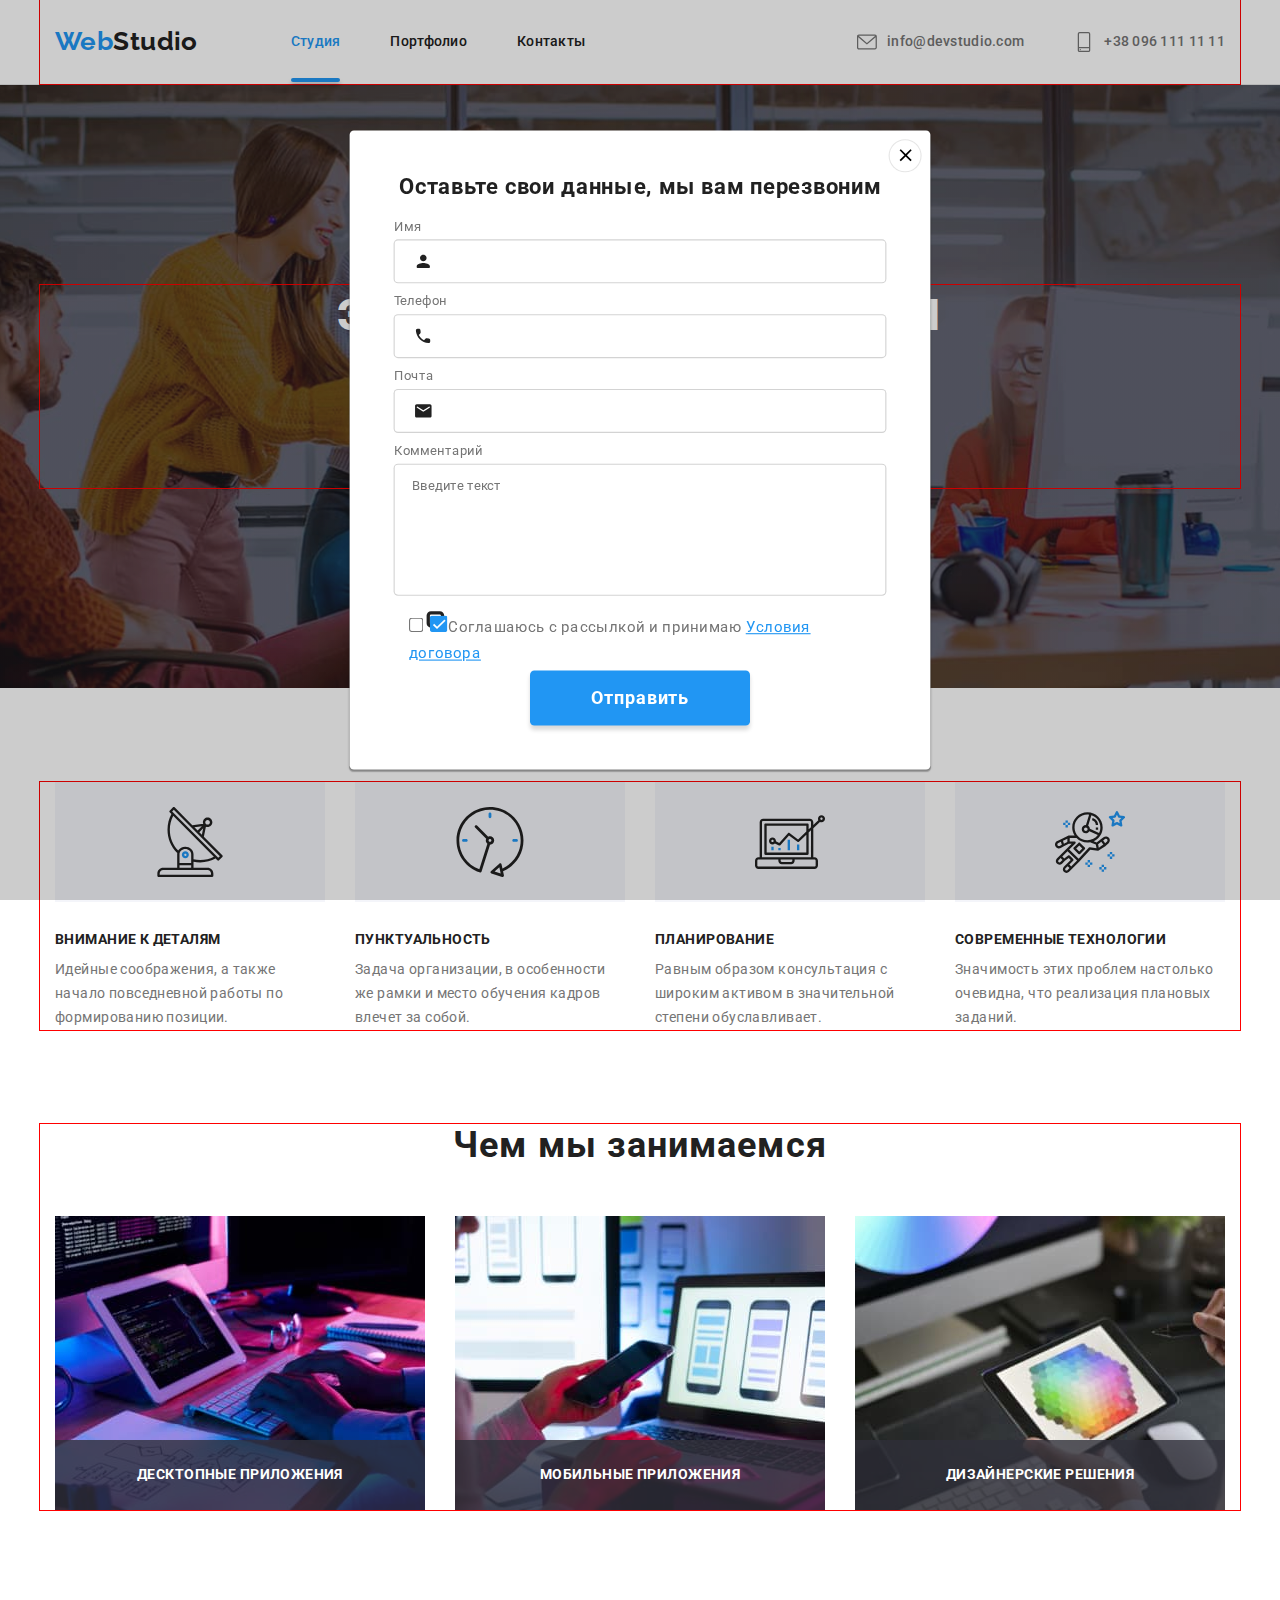
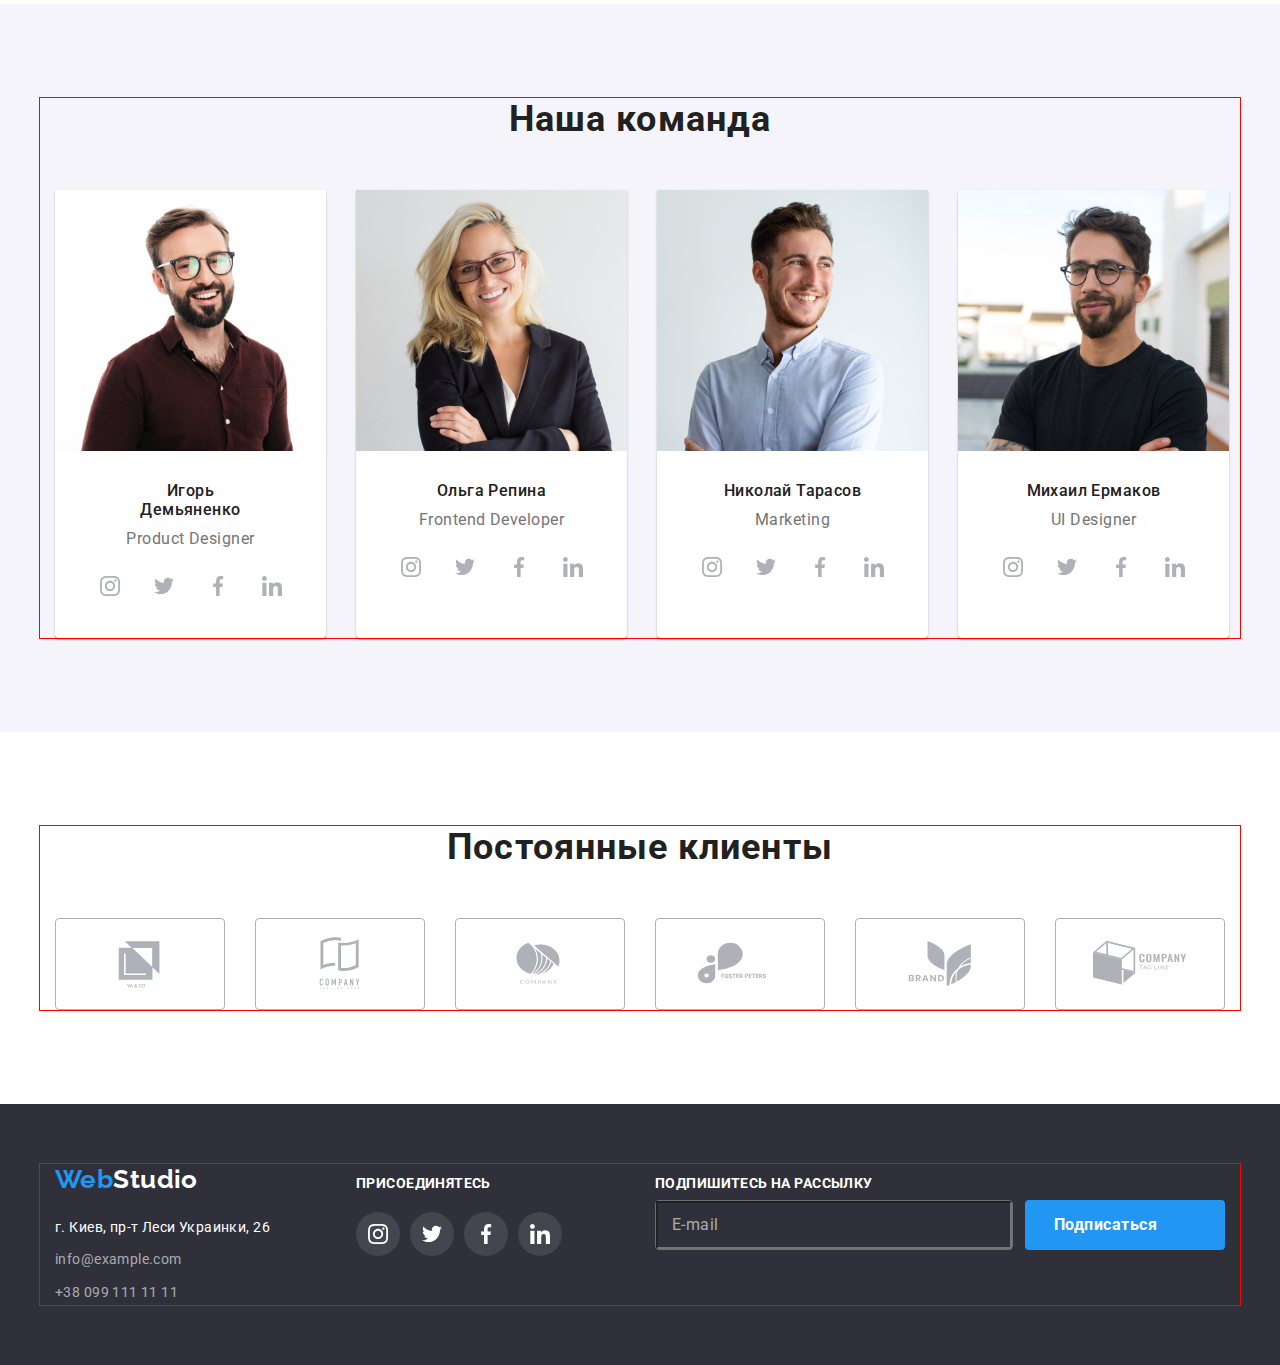
==== index.html @ 184ba992 "Кастомизация чек бокса проба один" ====
<!DOCTYPE html>
<html lang="ru">
  <head>
    <meta charset="UTF-8" />
    <meta http-equiv="X-UA-Compatible" content="IE=edge" />
    <meta name="viewport" content="width=device-width, initial-scale=1.0" />
    <title>WebStudio</title>
    <link
      href="https://fonts.googleapis.com/css2?family=Raleway:wght@700&family=Roboto:wght@400;500;700;900&display=swap"
      rel="stylesheet"
    />
    <link
      rel="stylesheet"
      href="https://cdnjs.cloudflare.com/ajax/libs/modern-normalize/1.1.0/modern-normalize.min.css"
    />
    <link rel="stylesheet" href="./styles/styles.css" />
  </head>
  <body>
    <!--HEADER-->
    <header class="header">
      <div class="container header-nav">
        <nav class="site-nav">
          <a href="https://WebStudio.com" class="logo list"
            ><span class="logo-web">Web</span>Studio</a
          >
          <ul class="site-nav list">
            <li class="item">
              <a href="" class="link current list">Студия</a>
            </li>
            <li class="item">
              <a href="./portfolio.html" class="link list">Портфолио</a>
            </li>
            <li class="item"><a href="" class="link list">Контакты</a></li>
          </ul>
        </nav>
        <ul class="auth-nav list">
          <li class="item">
            <a href="mailto:info@devstudio.com" class="auth-nav-link list">
              <span class="auth-nav-icon">
                <svg width="20" height="20">
                  <use href="./img/icons.svg#envelope"></use>
                </svg>
              </span>
              info@devstudio.com
            </a>
          </li>
          <li class="auth-nav-list item">
            <a href="tel:+38-096-111-11-11" class="auth-nav-link list">
              <span class="auth-nav-icon">
                <svg width="20" height="20">
                  <use href="./img/icons.svg#smartphone"></use>
                </svg>
              </span>
              +38 096 111 11 11
            </a>
          </li>
        </ul>
      </div>
    </header>

    <!--Уникальный контент страницы-->
    <main>
      <!--HERO-->
      <section class="hero">
        <div class="container">
          <h1 class="hero-title">Эффективные решения для вашего бизнеса</h1>
          <button type="button" class="hero-btn" data-modal-open>
            Заказать услугу
          </button>
        </div>
      </section>
      <!--ADVANTAGES-->
      <section class="section-advantages">
        <div class="container">
          <h2 hidden>Наши преимущества</h2>
          <ul class="advantages-content list">
            <li class="advantages-item-antenna item">
              <h3 class="advantages-title">Внимание к деталям</h3>
              <p class="advantages-text">
                Идейные соображения, а также начало повседневной работы по
                формированию позиции.
              </p>
            </li>
            <li class="advantages-item-clock item">
              <h3 class="advantages-title">Пунктуальность</h3>
              <p class="advantages-text">
                Задача организации, в особенности же рамки и место обучения
                кадров влечет за собой.
              </p>
            </li>
            <li class="advantages-item-diagram item">
              <h3 class="advantages-title">Планирование</h3>
              <p class="advantages-text">
                Равным образом консультация с широким активом в значительной
                степени обуславливает.
              </p>
            </li>
            <li class="advantages-item-astronaut item">
              <h3 class="advantages-title">Современные технологии</h3>
              <p class="advantages-text">
                Значимость этих проблем настолько очевидна, что реализация
                плановых заданий.
              </p>
            </li>
          </ul>
        </div>
      </section>
      <!--WORK-->
      <section class="section-work">
        <div class="container">
          <h2 class="title work-title">Чем мы занимаемся</h2>
          <ul class="work-list list">
            <li class="work-item">
              <div class="work-thumb">
                <img
                  class="work-img"
                  src="./img/sitecreation.jpg"
                  alt="Создание сайта"
                  width="370"
                />
                <div class="work-bg-text">
                  <p class="work-text">Десктопные приложения</p>
                </div>
              </div>
            </li>
            <li class="work-item">
              <div class="work-thumb">
                <img
                  class="work-img"
                  src="./img/sitelayout.jpg"
                  alt="Оформление сайта"
                  width="370"
                />
                <div class="work-bg-text">
                  <p class="work-text">Мобильные приложения</p>
                </div>
              </div>
            </li>
            <li class="work-item">
              <div class="work-thumb">
                <img
                  class="work-img"
                  src="./img/sitedesign.jpg"
                  alt="Создание дизайна сайта"
                  width="370"
                />
                <div class="work-bg-text">
                  <p class="work-text">Дизайнерские решения</p>
                </div>
              </div>
            </li>
          </ul>
        </div>
      </section>
      <!--TEAM-->
      <section class="section-team">
        <div class="container">
          <h2 class="title team-title">Наша команда</h2>
          <ul class="team-list list">
            <li class="team-card item">
              <img
                class="team-img"
                src="./img/igor-demyanenko.jpg"
                alt="Мужчина в очках с бородкой и усами"
                width="270"
              />
              <h3 class="title-name">Игорь Демьяненко</h3>
              <p class="team-text">Product Designer</p>
              <ul class="team-soc-list list">
                <li class="team-soc-item">
                  <a href="" class="team-soc-link">
                    <svg width="20" height="20">
                      <use href="./img/icons.svg#instagram"></use>
                    </svg>
                  </a>
                </li>
                <li class="team-soc-item">
                  <a href="" class="team-soc-link">
                    <svg width="20" height="20">
                      <use href="./img/icons.svg#twitter"></use>
                    </svg>
                  </a>
                </li>
                <li class="team-soc-item">
                  <a href="" class="team-soc-link">
                    <svg width="20" height="20">
                      <use href="./img/icons.svg#facebook"></use>
                    </svg>
                  </a>
                </li>
                <li class="team-soc-item">
                  <a href="" class="team-soc-link">
                    <svg width="20" height="20">
                      <use href="./img/icons.svg#linkedin"></use>
                    </svg>
                  </a>
                </li>
              </ul>
            </li>
            <li class="team-card item">
              <img
                class="team-img"
                src="./img/olga-repina.jpg"
                alt="Девушка блондинка в очках улыбается"
                width="270"
              />
              <h3 class="title-name">Ольга Репина</h3>
              <p class="team-text">Frontend Developer</p>
              <ul class="team-soc-list list">
                <li class="team-soc-item">
                  <a href="" class="team-soc-link">
                    <svg width="20" height="20">
                      <use href="./img/icons.svg#instagram"></use>
                    </svg>
                  </a>
                </li>
                <li class="team-soc-item">
                  <a href="" class="team-soc-link">
                    <svg width="20" height="20">
                      <use href="./img/icons.svg#twitter"></use>
                    </svg>
                  </a>
                </li>
                <li class="team-soc-item">
                  <a href="" class="team-soc-link">
                    <svg width="20" height="20">
                      <use href="./img/icons.svg#facebook"></use>
                    </svg>
                  </a>
                </li>
                <li class="team-soc-item">
                  <a href="" class="team-soc-link">
                    <svg width="20" height="20">
                      <use href="./img/icons.svg#linkedin"></use>
                    </svg>
                  </a>
                </li>
              </ul>
            </li>
            <li class="team-card item">
              <img
                class="team-img"
                src="./img/nikolai-tarasov.jpg"
                alt="Молодой мужчина улыбается"
                width="270"
              />
              <h3 class="title-name">Николай Тарасов</h3>
              <p class="team-text">Marketing</p>
              <ul class="team-soc-list list">
                <li class="team-soc-item">
                  <a href="" class="team-soc-link">
                    <svg width="20" height="20">
                      <use href="./img/icons.svg#instagram"></use>
                    </svg>
                  </a>
                </li>
                <li class="team-soc-item">
                  <a href="" class="team-soc-link">
                    <svg width="20" height="20">
                      <use href="./img/icons.svg#twitter"></use>
                    </svg>
                  </a>
                </li>
                <li class="team-soc-item">
                  <a href="" class="team-soc-link">
                    <svg width="20" height="20">
                      <use href="./img/icons.svg#facebook"></use>
                    </svg>
                  </a>
                </li>
                <li class="team-soc-item">
                  <a href="" class="team-soc-link">
                    <svg width="20" height="20">
                      <use href="./img/icons.svg#linkedin"></use>
                    </svg>
                  </a>
                </li>
              </ul>
            </li>
            <li class="team-card item">
              <img
                class="team-img"
                src="./img/mikhail-ermakov.jpg"
                alt="Молодой мужчина с легкой улыбкой в очках"
                width="270"
              />
              <h3 class="title-name">Михаил Ермаков</h3>
              <p class="team-text">UI Designer</p>
              <ul class="team-soc-list list">
                <li class="team-soc-item">
                  <a href="" class="team-soc-link">
                    <svg width="20" height="20">
                      <use href="./img/icons.svg#instagram"></use>
                    </svg>
                  </a>
                </li>
                <li class="team-soc-item">
                  <a href="" class="team-soc-link">
                    <svg width="20" height="20">
                      <use href="./img/icons.svg#twitter"></use>
                    </svg>
                  </a>
                </li>
                <li class="team-soc-item">
                  <a href="" class="team-soc-link">
                    <svg width="20" height="20">
                      <use href="./img/icons.svg#facebook"></use>
                    </svg>
                  </a>
                </li>
                <li class="team-soc-item">
                  <a href="" class="team-soc-link">
                    <svg width="20" height="20">
                      <use href="./img/icons.svg#linkedin"></use>
                    </svg>
                  </a>
                </li>
              </ul>
            </li>
          </ul>
        </div>
      </section>
      <!--Clients-->
      <section class="section-clients">
        <div class="container">
          <h2 class="clients-title title">Постоянные клиенты</h2>
          <ul class="clients-list list">
            <li class="clients-item">
              <a href="" class="clients-link">
                <svg width="106" height="60">
                  <use href="./img/icons.svg#Clientone"></use>
                </svg>
              </a>
            </li>
            <li class="clients-item">
              <a href="" class="clients-link">
                <svg width="106" height="60">
                  <use href="./img/icons.svg#Clienttwo"></use></svg
              ></a>
            </li>
            <li class="clients-item">
              <a href="" class="clients-link">
                <svg width="106" height="60">
                  <use href="./img/icons.svg#Clientthree"></use></svg
              ></a>
            </li>
            <li class="clients-item">
              <a href="" class="clients-link">
                <svg width="106" height="60">
                  <use href="./img/icons.svg#Clientfour"></use></svg
              ></a>
            </li>
            <li class="clients-item">
              <a href="" class="clients-link">
                <svg width="106" height="60">
                  <use href="./img/icons.svg#Clientfive"></use></svg
              ></a>
            </li>
            <li class="clients-item">
              <a href="" class="clients-link">
                <svg width="106" height="60">
                  <use href="./img/icons.svg#Clientsix"></use></svg
              ></a>
            </li>
          </ul>
        </div>
      </section>
    </main>
    <!--FOOTER-->
    <footer class="footer">
      <div class="footer-container container">
        <div class="footer-logo-address">
          <a href="https://WebStudio.com" class="logo footer-logo list">
            <span class="footer-web">Web</span>Studio</a
          >
          <address class="address">
            <ul class="address-list list">
              <li class="item">
                <a
                  href="https://goo.gl/maps/mT76Hgf6RmnMrDRZ7"
                  target="_blank"
                  rel="noopener noindex nofollow"
                  class="footer-adress list"
                  >г. Киев, пр-т Леси Украинки, 26</a
                >
              </li>
              <li class="item">
                <a href="mailto:info@devstudio.com" class="footer-mail list"
                  >info@example.com</a
                >
              </li>
              <li class="item">
                <a href="tel:+38-096-111-11-11" class="footer-tel list"
                  >+38 099 111 11 11</a
                >
              </li>
            </ul>
          </address>
        </div>
        <div class="footer-soc">
          <h2 class="footer-soc-title">Присоединятесь</h2>
          <ul class="footer-soc-list list">
            <li class="footer-soc-item">
              <a href="" class="footer-soc-link">
                <svg width="20" height="20">
                  <use href="./img/icons.svg#instagram"></use>
                </svg>
              </a>
            </li>
            <li class="footer-soc-item">
              <a href="" class="footer-soc-link">
                <svg width="20" height="20">
                  <use href="./img/icons.svg#twitter"></use>
                </svg>
              </a>
            </li>
            <li class="footer-soc-item">
              <a href="" class="footer-soc-link">
                <svg width="20" height="20">
                  <use href="./img/icons.svg#facebook"></use>
                </svg>
              </a>
            </li>
            <li class="footer-soc-item">
              <a href="" class="footer-soc-link">
                <svg width="20" height="20">
                  <use href="./img/icons.svg#linkedin"></use>
                </svg>
              </a>
            </li>
          </ul>
        </div>
        <div
          class="footer-subscribe"
          role="group"
          aria-labelledby="footer-title-subscride"
        >
          <h2 class="footer-title-subscride" id="footer-title-subscride">
            Подпишитесь на рассылку
          </h2>
          <label class="footer-email">
            <input type="email" name="email" class="footer-input" required />
            <span class="footer-text-email">E-mail</span>
          </label>
          <button type="submit" class="btn-subscribe list">Подписаться</button>
        </div>
      </div>
    </footer>
    <!--modal window-->
    <div class="backdrop is-hidden" data-modal>
      <div class="modal">
        <p class="modal-titel list">Оставьте свои данные, мы вам перезвоним</p>
        <button type="button" class="button-modal" data-modal-close></button>

        <form class="modal-field">
          <label class="input">
            <span class="modal-text">Имя</span>
            <div class="modal-input-icon">
              <input
                type="text"
                name="user-name"
                class="modal-input"
                required
                title="Иван Иванович"
                minlength="2"
              />
              <svg width="18" height="18" class="input-icon">
                <use href="./img/icons.svg#personblack"></use>
              </svg>
            </div>
          </label>
          <label class="input"
            ><span class="modal-text">Телефон</span>
            <div class="modal-input-icon">
              <input
                type="tel"
                name="user-phone"
                class="modal-input"
                required
                title="+38 (098) 111-11-11"
              />
              <svg width="18" height="18" class="input-icon">
                <use href="./img/icons.svg#phoneblack"></use>
              </svg>
            </div>
          </label>
          <label class="input"
            ><span class="modal-text">Почта</span>
            <div class="modal-input-icon">
              <input
                type="email"
                name="user-email"
                class="modal-input"
                title="name@mail.com"
              />
              <svg width="18" height="18" class="input-icon">
                <use href="./img/icons.svg#emailblack"></use>
              </svg>
            </div>
          </label>

          <label class="modal-label"
            ><span class="modal-text">Комментарий</span>
            <textarea
              name="coment"
              class="textarea"
              placeholder="Введите текст"
            ></textarea>
          </label>
        </form>

        <label class="modal-checkbox">
          <input
            type="checkbox"
            name="hobby"
            value="reading"
            class="checkbox"
          />
          <span class="checkbox-icon">
            <svg width="16" height="15">
              <use href="./img/icons.svg#iconcheck"></use>
            </svg>
          </span>
          <span class="modal-checkbox-text">
            Соглашаюсь с рассылкой и принимаю </span
          ><span class="checkbox-text">Условия договора</span>
        </label>

        <button type="submit" class="modal-btn list">
          <span class="modal-btn-text">Отправить</span>
        </button>
      </div>
    </div>
    <script src="./js/modal.js"></script>
  </body>
</html>
---- styles/styles.css ----
:root {
  --primary-text-color: #757575;
  --title-text-color: #212121;
  --accent-color: #2196f3;
  --footer-mail-tel-color: rgba(255, 255, 255, 0.6);
  --background-hero-footer-color: #2f303a;
  --background-page-color: #e5e5e5;
  --background-ourteam-color: #f5f4fa;
  --background-primary-color: #ffffff;
  --icon-primary-color: #afb1b8;
  --timing-function: cubic-bezier(0.4, 0, 0.2, 1);
}

body {
  background-color: var(--background-primary-color);
  color: var(--primary-text-color);

  font-family: Roboto, sans-serif;
  font-size: 14px;
  line-height: 1.7;
  letter-spacing: 0.03em;
}

/*---Утилита---*/

.list {
  list-style: none;
  text-decoration: none;
  padding: 0;
  margin: 0;
}

h1,
h2,
h3,
h4,
h5,
h6,
p {
  margin: 0;
  padding: 0;
}

img {
  margin: 0;
  padding: 0;
  display: block;
  width: 100%;
  height: auto;
}

.container {
  margin-left: auto;
  margin-right: auto;
  width: 1200px;
  padding: 0 15px;
  outline: 1px solid red;
}

.title {
  font-weight: 700;
  font-size: 36px;
  line-height: 1.17;
  text-align: center;
  letter-spacing: 0.03em;

  color: var(--title-text-color);
}

/*------HEADER------*/

.header {
  background-color: var(--background-primary-color);
  border-bottom: 1px solid var(--background-page-color);
}

.header-nav {
  display: flex;
  align-items: center;
}

.logo {
  margin-right: 93px;
  color: var(--title-text-color);

  font-family: "Raleway";
  font-style: normal;
  font-weight: 700;
  font-size: 26px;
  line-height: 1.2;
}

.logo > .logo-web {
  color: var(--accent-color);
}

/*---------site nav-------*/

.site-nav {
  display: flex;
  align-items: center;
}

.site-nav .item:not(:last-child) {
  margin-right: 50px;
}

.site-nav .link {
  position: relative;
  display: block;

  padding: 32px 0px 32px 0px;
  color: var(--title-text-color);

  font-weight: 500;
  font-size: 14px;
  line-height: 1.14;
  letter-spacing: 0.02em;

  transition: color 250ms var(--timing-function);
}

.site-nav .link::after {
  position: absolute;
  left: 0;
  bottom: 0;

  content: "";
  width: 100%;
  height: 4px;
  background-color: var(--accent-color);
  box-shadow: 0px 4px 4px rgba(0, 0, 0, 0.25);
  border-radius: 2px;
  opacity: 0;
  transition: opacity 250ms var(--timing-function);
}

.site-nav .link:hover,
.site-nav .link:focus {
  color: var(--accent-color);
}

.site-nav .link.current {
  color: var(--accent-color);
}

.site-nav .link.current::after {
  opacity: 1;
}

/* auth-nav */

.auth-nav {
  display: flex;
  margin-left: auto;
}
.auth-nav .item + .item {
  margin-left: 50px;
}
.auth-nav-link {
  display: flex;
  align-items: center;
  padding: 32px 0px 32px 0px;
  color: var(--primary-text-color);

  font-weight: 500;
  font-size: 14px;
  line-height: 1.14;
  letter-spacing: 0.02em;

  transition: color 250ms var(--timing-function);
}
.auth-nav-link:hover,
.auth-nav-link:focus {
  color: var(--accent-color);
}

.auth-nav-icon {
  display: inline-flex;
  width: 20px;
  height: 20px;
  fill: currentColor;
  margin-right: 10px;
}

/*------------HERO-----------*/

.hero {
  max-width: 1600px;
  min-height: 600px;
  margin-left: auto;
  margin-right: auto;

  text-align: center;
  padding-top: 200px;
  padding-bottom: 200px;

  background-color: #c4c4c4;
  background-image: linear-gradient(
      to right,
      rgba(47, 48, 58, 0.4),
      rgba(47, 48, 58, 0.4)
    ),
    url("../img/heroimg.jpg");

  background-repeat: repeat;
  background-position: center;
  background-size: cover;
}

.hero-title {
  width: 696px;
  margin: auto;
  margin-bottom: 30px;

  color: var(--background-primary-color);

  font-weight: 900;
  font-size: 44px;
  line-height: 1.4;
  letter-spacing: 0.06em;
  text-transform: uppercase;
}
.hero-btn {
  width: 200px;
  height: 50px;
  border: none;
  border-radius: 4px;
  padding: 0;
  background-color: var(--accent-color);
  color: var(--background-primary-color);
  cursor: pointer;

  font-weight: 700;
  font-size: 16px;
  line-height: 1.86;
  letter-spacing: 0.03em;
}

/* section */
/*------ADVANTAGES------*/

.section-advantages {
  padding-top: 94px;
  padding-bottom: 94px;
}

.advantages-content {
  display: flex;
}

.advantages-content .item + .item {
  margin-left: 30px;
}

.advantages-title {
  margin-top: 0;
  margin-bottom: 10px;

  color: var(--title-text-color);
  font-weight: 700;
  font-size: 14px;
  line-height: 1.14;
  letter-spacing: 0.03em;
  text-transform: uppercase;
}

.advantages-item-antenna::before {
  content: "";
  margin: auto;
  width: 270px;
  height: 120px;
  background-image: url("../img/antenna.svg");
  background-repeat: no-repeat;
  display: block;
  background-position: center;
  background-size: 70px 70px;
  background-color: #f4f5fa;
  padding: 25px 100px;
  margin-bottom: 30px;
}

.advantages-item-clock::before {
  content: "";
  margin: auto;
  width: 270px;
  height: 120px;
  background-image: url("../img/clock.svg");
  background-repeat: no-repeat;
  display: block;
  background-position: center;
  background-size: 70px 70px;
  background-color: #f4f5fa;
  padding: 25px 100px;
  margin-bottom: 30px;
}

.advantages-item-diagram::before {
  content: "";
  margin: auto;
  width: 270px;
  height: 120px;
  background-image: url("../img/diagram.svg");
  background-repeat: no-repeat;
  display: block;
  background-position: center;
  background-size: 70px 70px;
  background-color: #f4f5fa;
  padding: 25px 100px;
  margin-bottom: 30px;
}

.advantages-item-astronaut::before {
  content: "";
  margin: auto;
  width: 270px;
  height: 120px;
  background-image: url("../img/astronaut.svg");
  background-repeat: no-repeat;
  display: block;
  background-position: center;
  background-size: 70px 70px;
  background-color: #f4f5fa;
  padding: 25px 100px;
  margin-bottom: 30px;
}

.advantages-text {
  margin-top: 0;
  margin-bottom: 0;
  width: 270px;
  font-family: Roboto, sans-serif;
  font-size: 14px;
  line-height: 1.71;
  letter-spacing: 0.03em;
}

.advantages-icon {
  display: block;
}

/*--------WORK-------*/

.section-work {
  padding-bottom: 94px;
}

.work-title {
  margin-bottom: 50px;
}

.work-list {
  display: flex;
}

.work-thumb {
  position: relative;
}

.work-list .work-item + .work-item {
  margin-left: 30px;
}

.work-text {
  font-weight: 700;
  font-size: 14px;
  line-height: 1.14;
  text-align: center;
  letter-spacing: 0.03em;
  text-transform: uppercase;
  color: #ffffff;
}

.work-bg-text {
  position: absolute;
  bottom: 0;
  display: flex;
  align-items: center;
  justify-content: center;

  width: 370px;
  height: 70px;
  background-color: rgba(47, 48, 58, 0.8);
}

/*---------TEAM--------*/

.section-team {
  padding-top: 94px;
  padding-bottom: 94px;

  background-color: var(--background-ourteam-color);
}

.team-list {
  display: flex;
}

.team-list .item + .item {
  margin-left: 30px;
}

.team-card {
  background-color: var(--background-primary-color);
  border-radius: 0px 0px 4px 4px;
  box-shadow: 0px 1px 3px rgba(0, 0, 0, 0.12), 0px 1px 1px rgba(0, 0, 0, 0.14),
    0px 2px 1px rgba(0, 0, 0, 0.2);
}

.team-title {
  margin-bottom: 50px;
  color: var(--title-text-color);
}

.team-img {
  margin-bottom: 30px;
}

.title-name {
  width: 151px;
  margin: 0 60px 10px 60px;
  color: var(--title-text-color);

  font-weight: 500;
  font-size: 16px;
  line-height: 1.19;
  text-align: center;
}

.team-text {
  width: 147px;
  margin: auto;
  margin-bottom: 16px;

  font-weight: 400;
  font-size: 16px;
  line-height: 1.19;
  text-align: center;
  letter-spacing: 0.03em;
}

.team-soc-list {
  display: flex;
  justify-content: center;
  margin-bottom: 30px;
}

.team-soc-item + .team-soc-item {
  margin-left: 10px;
}

.team-soc-link {
  width: 44px;
  height: 44px;
  background-color: #ffffff;
  fill: var(--icon-primary-color);
  border-radius: 50%;
  display: flex;
  justify-content: center;
  align-items: center;

  transition: background-color 250ms var(--timing-function),
    fill 250ms var(--timing-function);
}

.team-soc-link:hover,
.team-soc-link:focus {
  background-color: var(--accent-color);
  fill: #ffffff;
}

/*-----Clients-----*/

.section-clients {
  padding-top: 94px;
  padding-bottom: 94px;
}

.clients-title {
  margin-bottom: 50px;
}

.clients-list {
  display: flex;
  flex-wrap: wrap;
}

.clients-item + .clients-item {
  margin-left: 30px;
}

.clients-link {
  width: 170px;
  height: 92px;
  border: 1px solid #afb1b8;
  fill: rgba(175, 177, 184, 1);
  border-radius: 4px;
  display: flex;
  justify-content: center;
  align-items: center;

  transition: border 250ms var(--timing-function),
    fill 250ms var(--timing-function);
}

.clients-link:hover,
.clients-link:focus {
  border: 1px solid var(--accent-color);
  fill: var(--accent-color);
}

/*------portfolio-------*/

.section-portfolio {
  padding-top: 94px;
  padding-bottom: 94px;
}

.portfolio-button {
  display: flex;
  justify-content: center;
  margin-bottom: 50px;
}

.portfolio-button .item + .item {
  margin-left: 8px;
}

.button {
  display: block;
  padding: 0;
  border: none;
  border-radius: 4px;
  background-color: var(--background-ourteam-color);
  color: var(--title-text-color);

  cursor: pointer;
  font-family: Roboto, sans-serif;
  font-weight: 500;
  font-size: 16px;
  line-height: 1.6;
  text-align: center;
  letter-spacing: 0.03em;

  transition: background-color 250ms var(--timing-function),
    color 250ms var(--timing-function);
}

.button:hover,
.button:focus {
  background-color: var(--accent-color);
  color: var(--background-primary-color);
  box-shadow: 0px 3px 1px rgba(0, 0, 0, 0.1), 0px 1px 2px rgba(0, 0, 0, 0.08),
    0px 2px 2px rgba(0, 0, 0, 0.12);
}

.item .button-all {
  width: 73px;
  height: 38px;
}

.item .button-websaite {
  width: 128px;
  height: 38px;
}

.item .button-applications {
  width: 145px;
  height: 38px;
}

.item .button-design {
  width: 103px;
  height: 38px;
}

.item .button-marketing {
  width: 130px;
  height: 38px;
}

.portfolio-list {
  display: flex;
  flex-wrap: wrap;
}

.portfolio-item {
  width: 370px;
  margin-right: 30px;
  margin-bottom: 30px;
  border-bottom: 1px solid #eeeeee;
}

.portfolio-item:nth-child(3n) {
  margin-right: 0;
}

.portfolio-item:nth-last-child(-n + 3) {
  margin-bottom: 0;
}

.portfolio-link:hover {
  display: block;
  box-shadow: 0px 1px 1px rgba(0, 0, 0, 0.12), 0px 4px 4px rgba(0, 0, 0, 0.06),
    1px 4px 6px rgba(0, 0, 0, 0.16);
}

.portfolio-title {
  margin-bottom: 4px;
  color: var(--title-text-color);

  font-weight: 700;
  font-size: 18px;
  line-height: 2;
  letter-spacing: 0.06em;
}

.portfolio-title-text {
  padding: 20px 24px;
}

.text-portfolio {
  color: var(--primary-text-color);

  font-size: 16px;
  line-height: 1.8;
  letter-spacing: 0.03em;
}

.portfolio-thumb {
  position: relative;
  overflow: hidden;
}

.portfolio-action-text {
  position: absolute;
  top: 0;

  width: 100%;
  height: 100%;

  font-weight: 400;
  font-size: 18px;
  line-height: 1.6;
  letter-spacing: 0.03em;
  color: #ffffff;
  background-color: rgba(33, 150, 243, 0.9);
  padding: 63px 24px;

  transform: translateY(100%);
  transition: transform 250ms var(--timing-function);
}

.portfolio-link:hover .portfolio-action-text,
.portfolio-link:focus .portfolio-action-text {
  transform: translateY(0);
}

/*-------------FOOTER------------ */

.footer {
  margin-top: 0;
  padding-top: 60px;
  padding-bottom: 60px;

  background-color: var(--background-hero-footer-color);
}

.footer-container {
  display: flex;
}

.footer-logo-address {
  margin-right: 70px;
}

.footer-logo {
  display: inline-block;
  margin-right: 0;
  margin-bottom: 20px;

  color: var(--background-primary-color);
}

.footer-web {
  margin-top: 60px;
  color: var(--accent-color);
}

.address {
  width: 231px;
}

.address .item.item:nth-last-child(-n + 2) {
  margin-top: 9px;
}

.footer-adress {
  color: var(--background-primary-color);

  font-style: normal;
  font-size: 14px;
  line-height: 1.7;
}

.address-list {
  margin-right: 70px;
  width: 231px;
}

.footer-mail {
  color: var(--footer-mail-tel-color);

  font-style: normal;
  font-weight: 400;
  font-size: 14px;
  line-height: 1.7;

  transition: color 250ms var(--timing-function);
}

.footer-mail:hover,
.footer-mail:focus {
  color: var(--accent-color);
}

.footer-tel {
  color: var(--footer-mail-tel-color);

  font-style: normal;
  font-weight: 400;
  font-size: 14px;
  line-height: 1.7;

  transition: color 250ms var(--timing-function);
}

.footer-tel:hover,
.footer-tel:focus {
  color: var(--accent-color);
}

.footer-soc {
  width: 206px;
  margin-top: 12px;
  margin-right: 93px;
}

.footer-soc-title {
  font-weight: 700;
  font-size: 14px;
  line-height: 1.14;
  letter-spacing: 0.03em;
  text-transform: uppercase;

  color: #ffffff;

  margin-bottom: 20px;
}

.footer-soc-list {
  display: flex;
}

.footer-soc-item + .footer-soc-item {
  margin-left: 10px;
}

.footer-soc-link {
  width: 44px;
  height: 44px;
  background-color: rgba(255, 255, 255, 0.1);
  fill: #ffffff;
  border-radius: 50%;

  display: flex;
  justify-content: center;
  align-items: center;

  transition: background-color 250ms var(--timing-function);
}
.footer-soc-link:hover,
.footer-soc-link:focus {
  background-color: var(--accent-color);
}

.footer-subscribe {
  position: relative;
  display: flex;
  flex-direction: column;

  width: 570px;
  height: 86px;
  padding-top: 12px;
}

.footer-title-subscride {
  font-size: 14px;
  line-height: 1.14;
  letter-spacing: 0.03em;
  text-transform: uppercase;

  color: #ffffff;
}

.footer-email {
  position: absolute;
  bottom: 0;

  width: 358px;
  height: 50px;

  border: 1px solid rgba(255, 255, 255, 0.3);
  border-radius: 4px;
}

.footer-input {
  width: 100%;
  height: 100%;
  padding-left: 70px;
  color: #ffffff;
  background-color: var(--background-hero-footer-color);
}

.footer-text-email {
  position: absolute;
  top: 50%;
  left: 16px;
  transform: translateY(-50%);

  font-size: 16px;
  line-height: 1.25;

  letter-spacing: 0.03em;

  color: rgba(255, 255, 255, 0.6);
}

.btn-subscribe {
  position: absolute;
  bottom: 0;
  right: 0;

  width: 200px;
  height: 50px;
  border: none;
  border-radius: 4px;
  padding-top: 10px;
  padding-bottom: 10px;
  padding-left: 29px;

  background-color: var(--accent-color);
  color: var(--background-primary-color);
  cursor: pointer;

  display: flex;
  align-items: center;
  text-align: center;

  font-family: "Roboto";
  font-style: normal;
  font-weight: 700;
  font-size: 16px;
  line-height: 1.86;
  letter-spacing: 0.03em;
}

.btn-subscribe::after {
  content: "";
  display: inline-block;
  width: 24px;
  height: 24px;
  margin-left: 10px;

  background-image: url("../img/iconsend.svg");
  background-repeat: no-repeat;
}

/*------modal window---*/

.backdrop {
  position: fixed;
  top: 0;
  left: 0;
  width: 100%;
  height: 100%;
  background-color: rgba(0, 0, 0, 0.2);
  opacity: 1;
  transition: opacity 250ms var(--timing-function);
}

/*.backdrop.is-hidden {
  opacity: 0;
  pointer-events: none;
}*/

.backdrop.is-hidden .modal {
  transform: translate(-50%, -50%) scale(1.1);
}

.modal {
  position: absolute;
  top: 50%;
  left: 50%;

  padding: 40px;

  width: 528px;
  height: 581px;
  background-color: var(--background-primary-color);

  box-shadow: 0px 1px 3px rgba(0, 0, 0, 0.12), 0px 1px 1px rgba(0, 0, 0, 0.14),
    0px 2px 1px rgba(0, 0, 0, 0.2);
  border-radius: 4px;
  transform: translate(-50%, -50%) scale(1);
  transition: transform 250ms var(--timing-function);
}

.button-modal {
  position: absolute;
  top: 0;
  right: 0;

  width: 30px;
  height: 30px;
  background-color: var(--background-primary-color);
  border: 1px solid rgba(0, 0, 0, 0.1);
  border-radius: 50%;
  background-image: url("../img/closeblack.svg");
  background-repeat: no-repeat;
  display: block;
  background-position: center;
  background-size: 18px 18px;
  padding: 0;
  margin-top: 8px;
  margin-right: 8px;

  transform: rotate(0);
  transition: transform 250ms var(--timing-function);
}

.button-modal:hover {
  cursor: pointer;
  transform: rotate(180deg);
}

.modal-titel {
  margin-bottom: 12px;

  font-weight: 700;
  font-size: 20px;
  line-height: 1.15;
  text-align: center;
  letter-spacing: 0.03em;

  color: #212121;
}

.modal-field {
  display: flex;
  flex-direction: column;
  width: 448px;
  height: 342px;
  margin-bottom: 20px;
}

.input {
  display: block;
  height: 58px;
  margin-bottom: 10px;
}

.modal-text {
  margin-bottom: 4px;
  font-size: 12px;
  line-height: 1.17;
  letter-spacing: 0.01em;
  color: var(--primary-text-color);
}

.modal-input-icon {
  position: relative;
}

.modal-input {
  width: 100%;
  height: 40px;
  outline: none;
  border: 1px solid rgba(33, 33, 33, 0.2);
  border-radius: 4px;

  padding-left: 35px;
}

.modal-input:focus {
  border: 1px solid #2196f3;
}

.input-icon {
  position: absolute;
  top: 50%;
  transform: translateY(-50%);
  display: block;
  width: 18px;
  height: 18px;
  margin-left: 18px;
  fill: #212121;
}

.modal-input:focus ~ .input-icon {
  fill: #2196f3;
}

.modal-label {
  display: block;
  height: 130px;
}

.textarea {
  width: 100%;
  height: 120px;
  outline: none;
  border: 1px solid rgba(33, 33, 33, 0.2);

  border-radius: 4px;
  resize: none;
}

.textarea:placeholder-shown {
  font-size: 12px;
  line-height: 1.17;
  letter-spacing: 0.01em;
  padding: 12px 16px;
}

.modal-checkbox {
  display: block;
  margin-left: 14px;
  margin-bottom: 30px;
  width: 423px;
  height: 24px;
}

.checkbox {
  /*-webkit-appearance: none;
  -moz-appearance: none;
  appearance: none;
*/
}

.checkbox-icon {
  display: inline-block;
  width: 16px;
  height: 15px;

  border: 3px solid #212121;
  border-radius: 4px;
}

.checkbox:checked + .checkbox-icon {
  background-color: #2196f3;
}

.modal-checkbox-text {
  color: var(--primary-text-color);
}

.checkbox-text {
  color: var(--accent-color);
  text-decoration: underline;
}

.modal-btn {
  display: flex;
  align-items: center;
  justify-content: center;
  margin: auto;

  width: 200px;
  height: 50px;
  border: none;
  border-radius: 4px;

  background: var(--accent-color);
  box-shadow: 0px 4px 4px rgba(0, 0, 0, 0.15);
  border-radius: 4px;
}

.modal-btn-text {
  display: block;

  font-weight: 700;
  font-size: 16px;
  line-height: 1.88;

  letter-spacing: 0.06em;

  color: #ffffff;
}
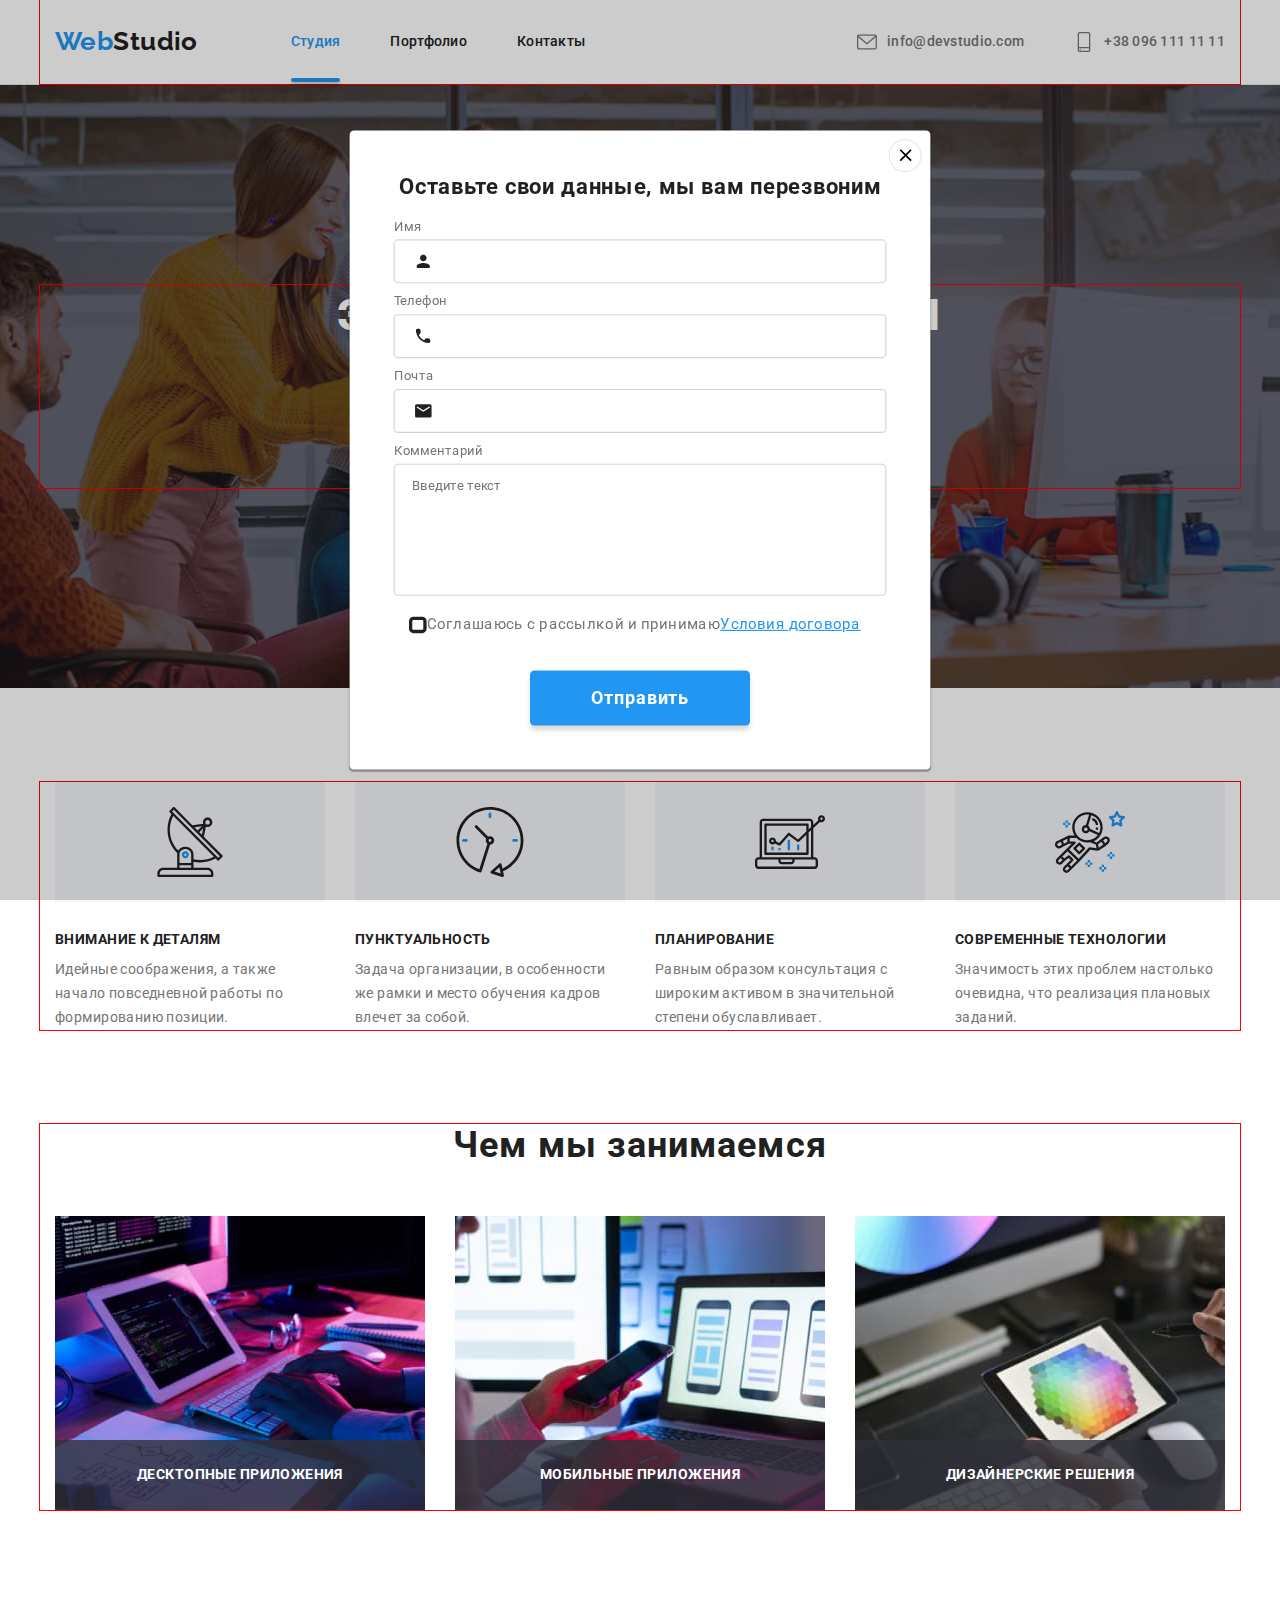
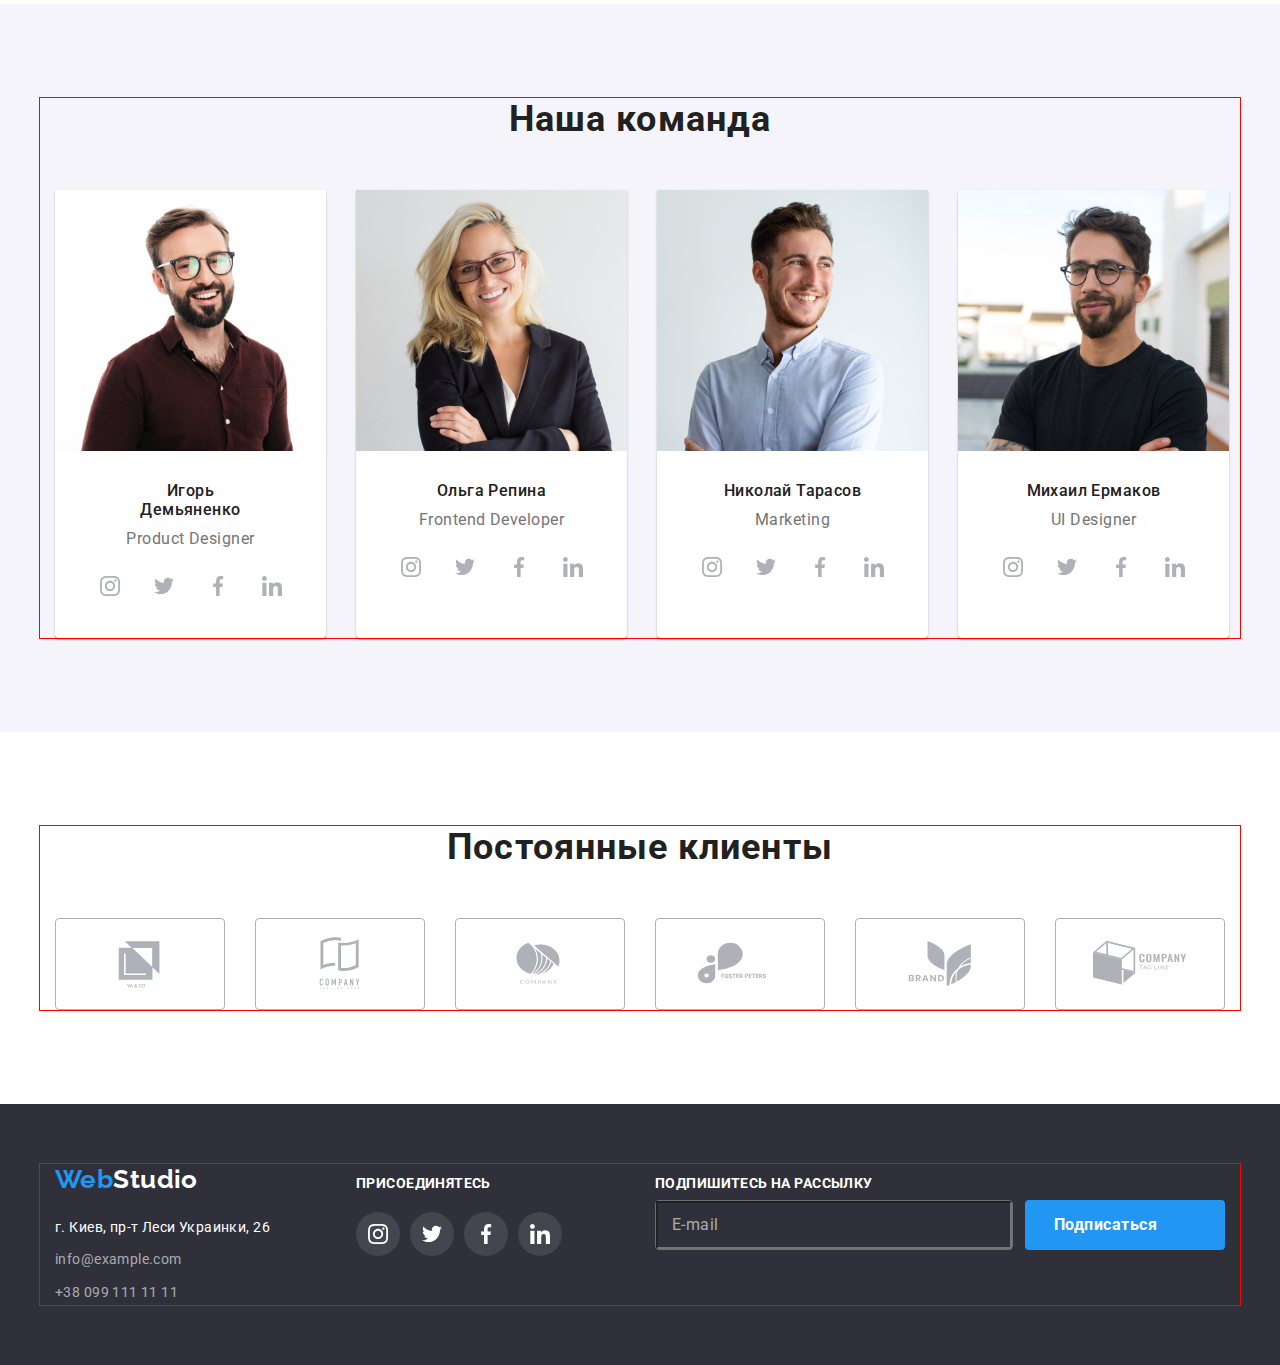
==== commit ee4215ab: "Добавлены переходы в модалке" ====
--- a/index.html
+++ b/index.html
@@ -518,12 +518,14 @@
           />
           <span class="checkbox-icon">
             <svg width="16" height="15">
-              <use href="./img/icons.svg#iconcheck"></use>
+              <use href="./img/icons.svg#icon-check"></use>
             </svg>
           </span>
           <span class="modal-checkbox-text">
-            Соглашаюсь с рассылкой и принимаю </span
-          ><span class="checkbox-text">Условия договора</span>
+            Соглашаюсь с рассылкой и принимаю<span class="checkbox-text"
+              >Условия договора</span
+            >
+          </span>
         </label>
 
         <button type="submit" class="modal-btn list">
--- a/styles/styles.css
+++ b/styles/styles.css
@@ -990,6 +990,8 @@
   border-radius: 4px;
 
   padding-left: 35px;
+
+  transition: border 250ms var(--timing-function);
 }
 
 .modal-input:focus {
@@ -1005,6 +1007,7 @@
   height: 18px;
   margin-left: 18px;
   fill: #212121;
+  transition: fill 250ms var(--timing-function);
 }
 
 .modal-input:focus ~ .input-icon {
@@ -1034,7 +1037,8 @@
 }
 
 .modal-checkbox {
-  display: block;
+  display: flex;
+  align-items: center;
   margin-left: 14px;
   margin-bottom: 30px;
   width: 423px;
@@ -1042,23 +1046,32 @@
 }
 
 .checkbox {
-  /*-webkit-appearance: none;
-  -moz-appearance: none;
-  appearance: none;
-*/
+  position: absolute;
+  width: 1px;
+  height: 1px;
+  margin: -1px;
+  border: 0;
+  padding: 0;
+  clip: rect(0 0 0 0);
+  overflow: hidden;
 }
 
 .checkbox-icon {
-  display: inline-block;
+  display: flex;
+  align-items: center;
   width: 16px;
   height: 15px;
-
+  fill: #ffffff;
   border: 3px solid #212121;
   border-radius: 4px;
+  background-color: #ffffff;
+  transition: background-color 250ms var(--timing-function);
 }
 
 .checkbox:checked + .checkbox-icon {
   background-color: #2196f3;
+  border: none;
+  fill: #ffffff;
 }
 
 .modal-checkbox-text {
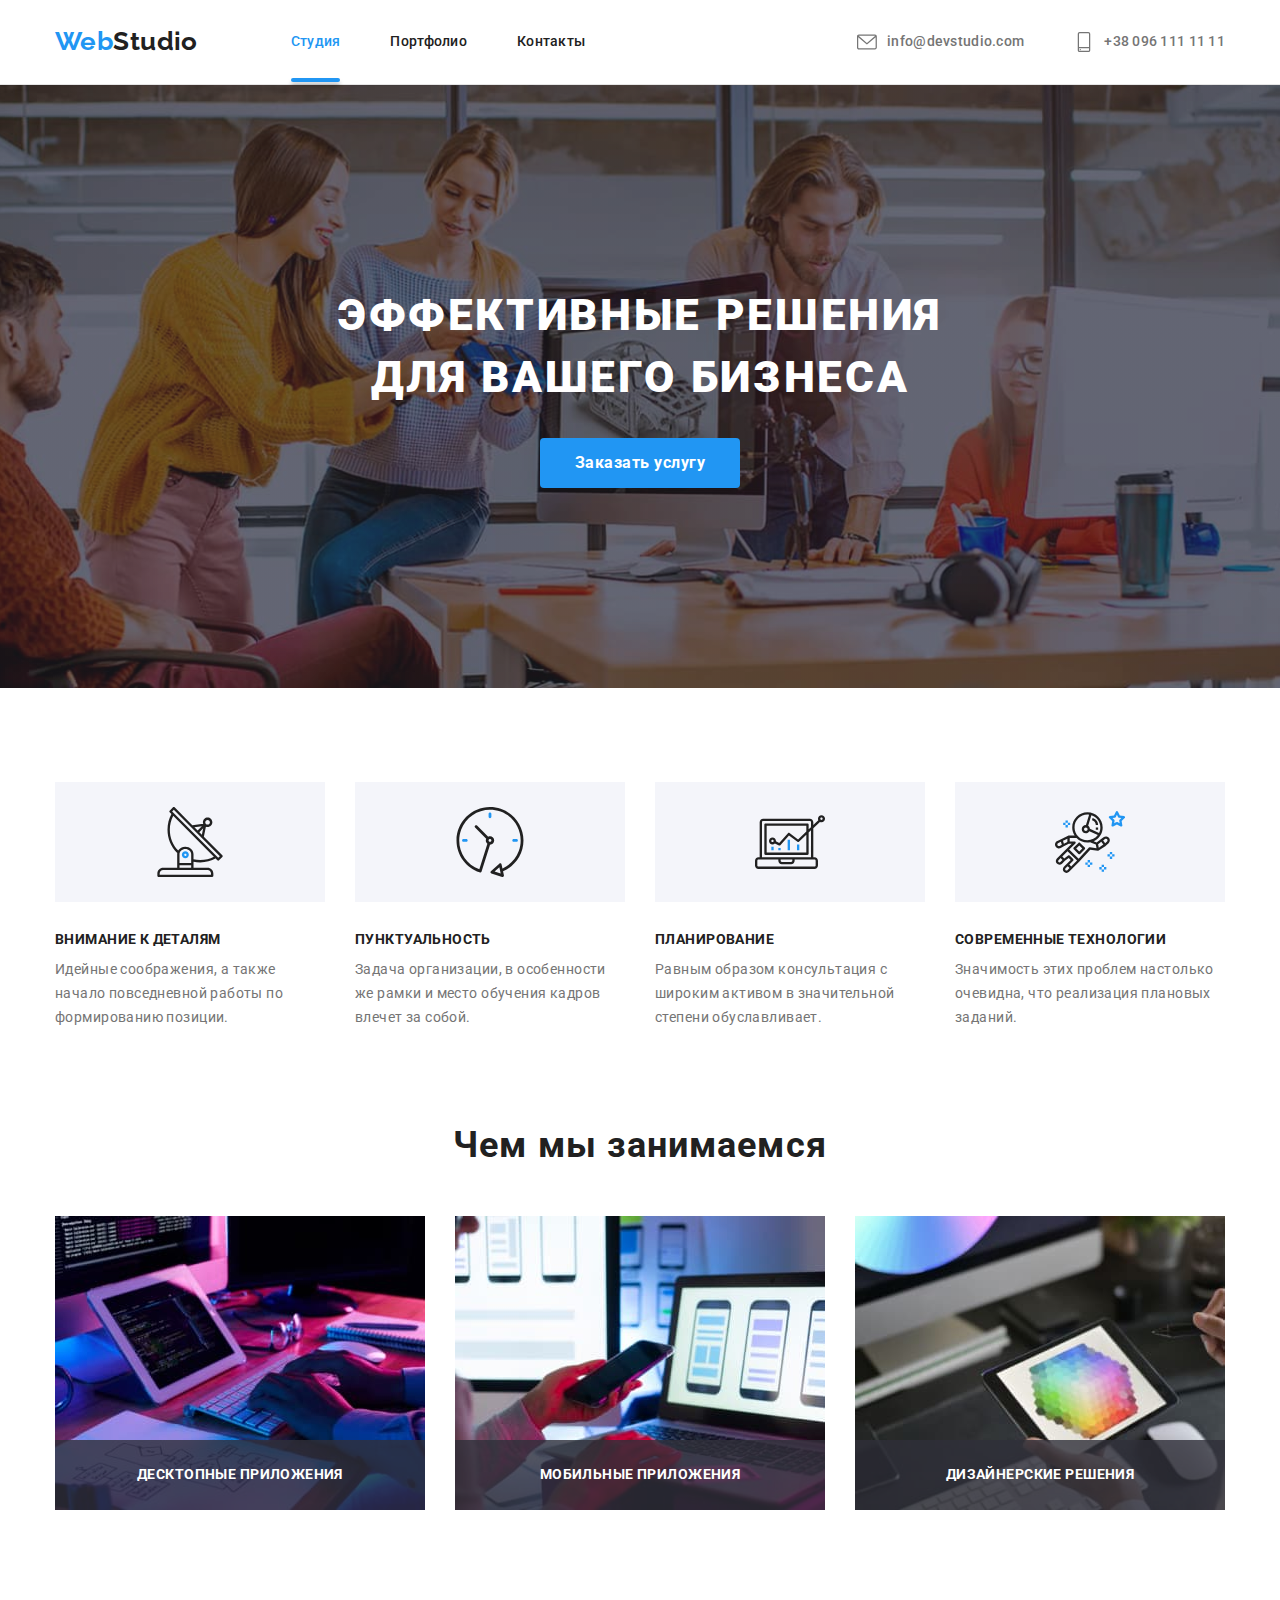
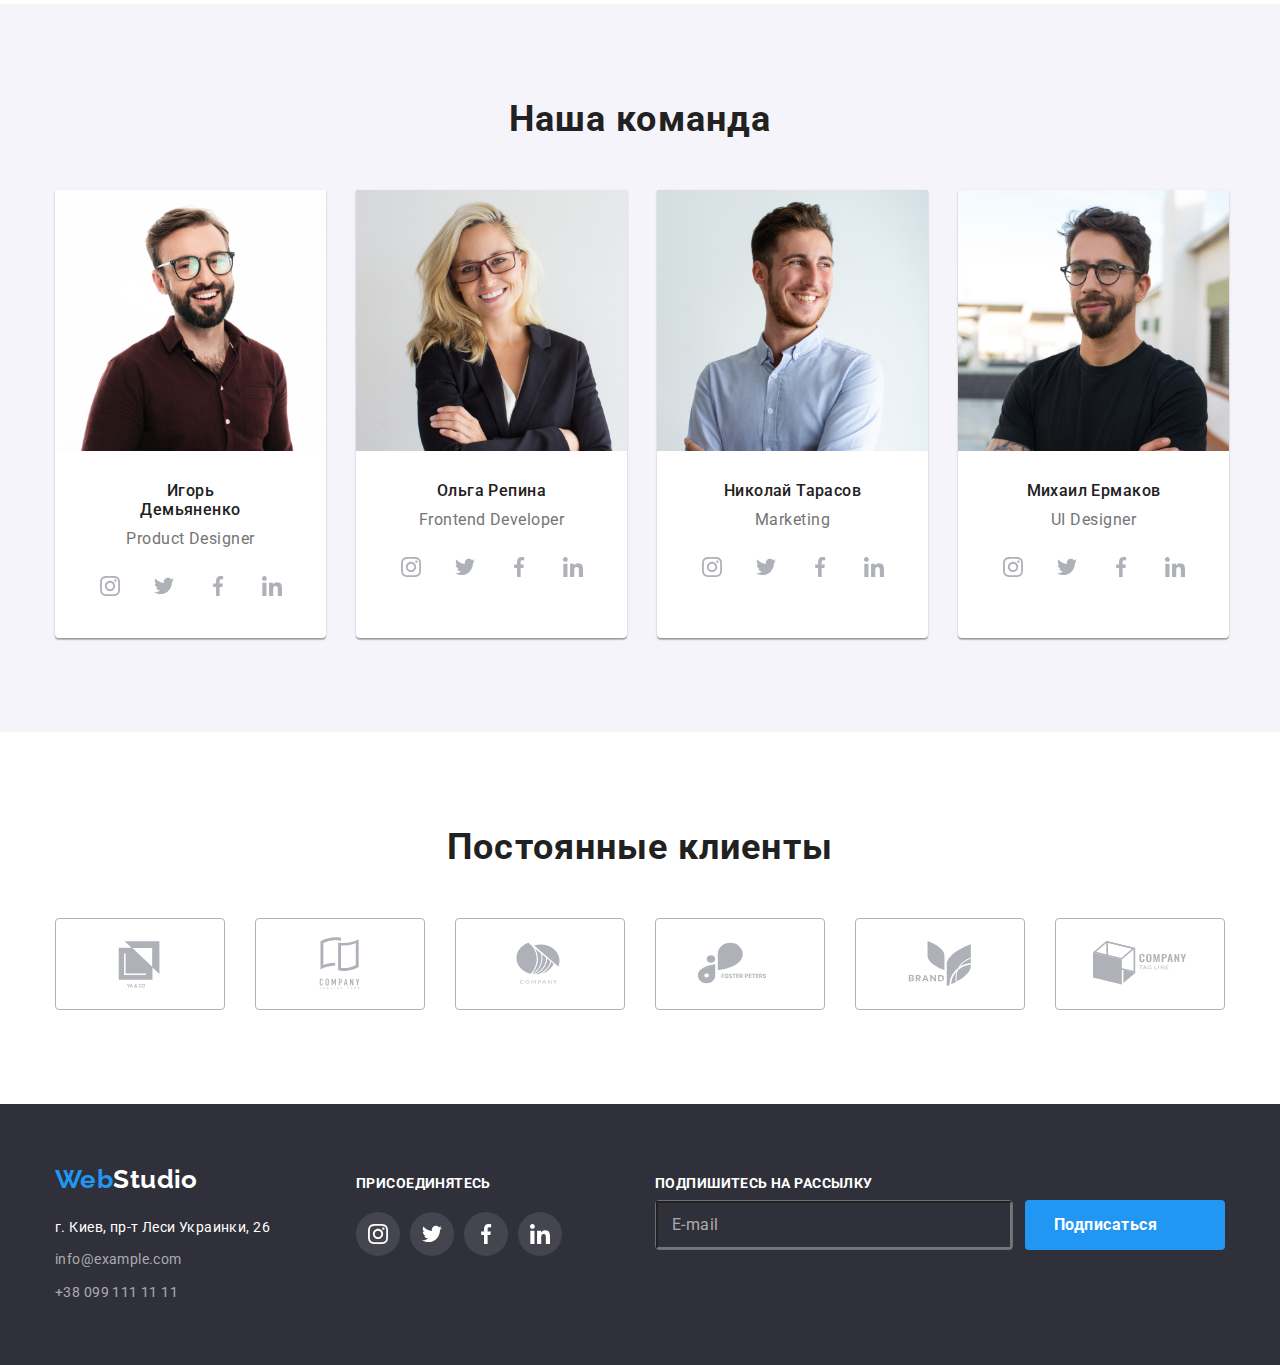
==== commit ed3ddff4: "Закончено оформление формы в модальном окне" ====
--- a/index.html
+++ b/index.html
@@ -451,7 +451,6 @@
       <div class="modal">
         <p class="modal-titel list">Оставьте свои данные, мы вам перезвоним</p>
         <button type="button" class="button-modal" data-modal-close></button>
-
         <form class="modal-field">
           <label class="input">
             <span class="modal-text">Имя</span>
@@ -498,7 +497,6 @@
               </svg>
             </div>
           </label>
-
           <label class="modal-label"
             ><span class="modal-text">Комментарий</span>
             <textarea
@@ -508,7 +506,6 @@
             ></textarea>
           </label>
         </form>
-
         <label class="modal-checkbox">
           <input
             type="checkbox"
@@ -527,7 +524,6 @@
             >
           </span>
         </label>
-
         <button type="submit" class="modal-btn list">
           <span class="modal-btn-text">Отправить</span>
         </button>
--- a/styles/styles.css
+++ b/styles/styles.css
@@ -54,7 +54,7 @@
   margin-right: auto;
   width: 1200px;
   padding: 0 15px;
-  outline: 1px solid red;
+  /*outline: 1px solid red;*/
 }
 
 .title {
@@ -889,10 +889,10 @@
   transition: opacity 250ms var(--timing-function);
 }
 
-/*.backdrop.is-hidden {
+.backdrop.is-hidden {
   opacity: 0;
   pointer-events: none;
-}*/
+}
 
 .backdrop.is-hidden .modal {
   transform: translate(-50%, -50%) scale(1.1);
@@ -1061,17 +1061,20 @@
   align-items: center;
   width: 16px;
   height: 15px;
+  fill-opacity: 0;
   fill: #ffffff;
   border: 3px solid #212121;
   border-radius: 4px;
   background-color: #ffffff;
-  transition: background-color 250ms var(--timing-function);
+  transition: background-color 250ms var(--timing-function),
+    fill-opacity 250ms var(--timing-function);
 }
 
 .checkbox:checked + .checkbox-icon {
   background-color: #2196f3;
   border: none;
-  fill: #ffffff;
+
+  fill-opacity: 1;
 }
 
 .modal-checkbox-text {
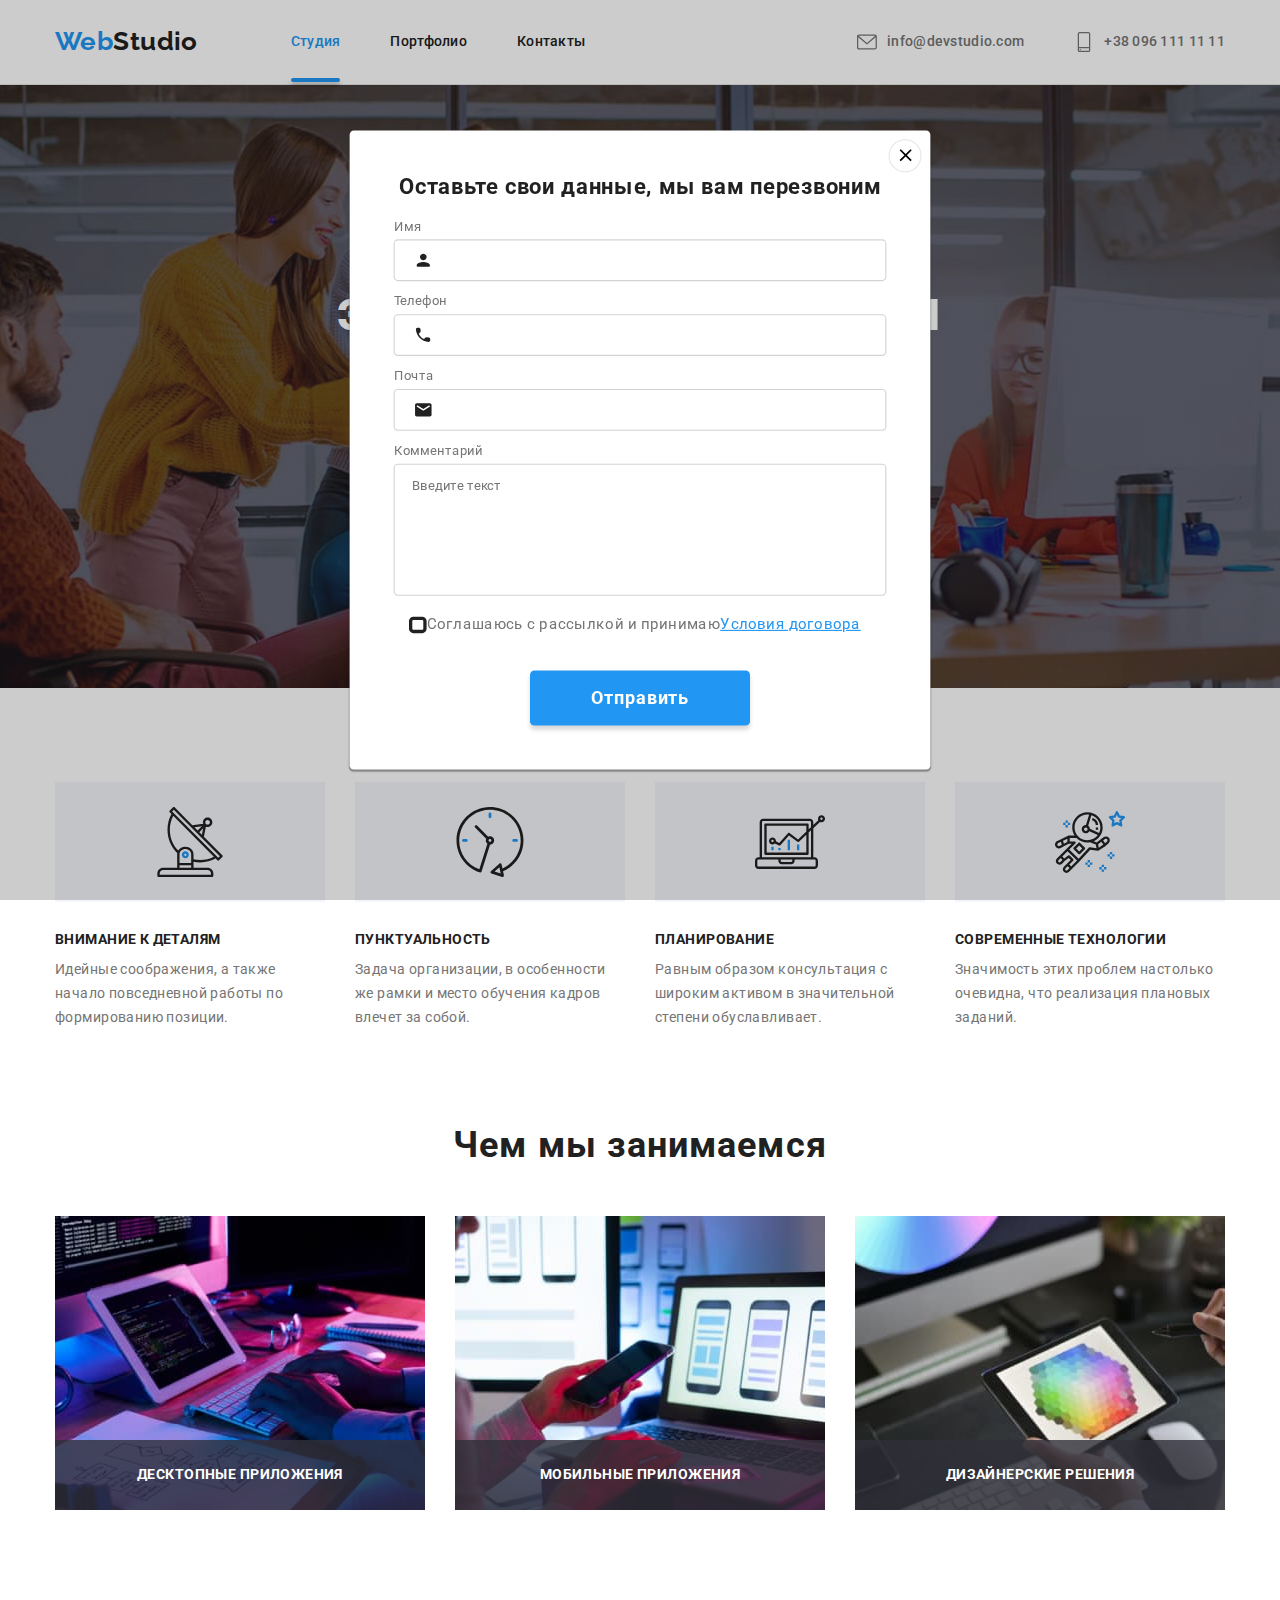
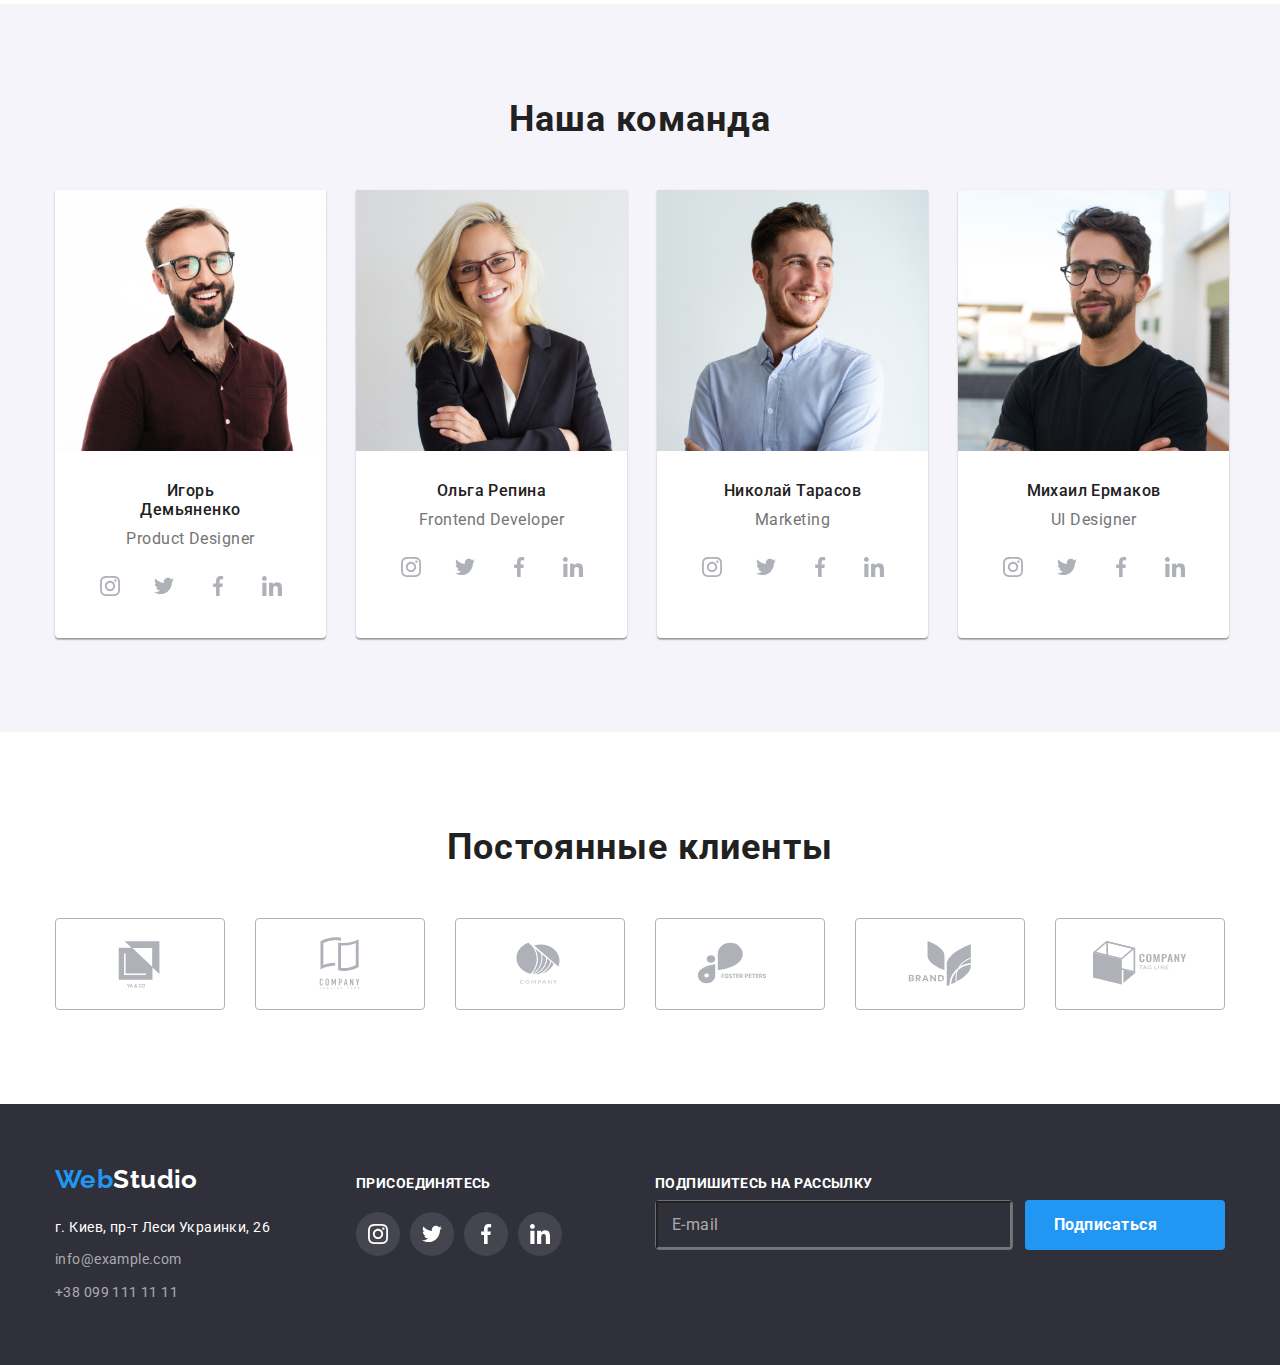
==== commit 4a53a074: "Иправленно позиционирование иконок в модальном окне" ====
--- a/index.html
+++ b/index.html
@@ -468,8 +468,8 @@
               </svg>
             </div>
           </label>
-          <label class="input"
-            ><span class="modal-text">Телефон</span>
+          <label class="input">
+            <span class="modal-text">Телефон</span>
             <div class="modal-input-icon">
               <input
                 type="tel"
@@ -483,8 +483,8 @@
               </svg>
             </div>
           </label>
-          <label class="input"
-            ><span class="modal-text">Почта</span>
+          <label class="input">
+            <span class="modal-text">Почта</span>
             <div class="modal-input-icon">
               <input
                 type="email"
--- a/styles/styles.css
+++ b/styles/styles.css
@@ -889,10 +889,10 @@
   transition: opacity 250ms var(--timing-function);
 }
 
-.backdrop.is-hidden {
+/*.backdrop.is-hidden {
   opacity: 0;
   pointer-events: none;
-}
+}*/
 
 .backdrop.is-hidden .modal {
   transform: translate(-50%, -50%) scale(1.1);
@@ -965,7 +965,8 @@
 }
 
 .input {
-  display: block;
+  position: relative;
+
   height: 58px;
   margin-bottom: 10px;
 }
@@ -984,7 +985,8 @@
 
 .modal-input {
   width: 100%;
-  height: 40px;
+  margin: 0;
+  padding: 10px 20px;
   outline: none;
   border: 1px solid rgba(33, 33, 33, 0.2);
   border-radius: 4px;
@@ -994,20 +996,21 @@
   transition: border 250ms var(--timing-function);
 }
 
-.modal-input:focus {
-  border: 1px solid #2196f3;
-}
-
 .input-icon {
   position: absolute;
   top: 50%;
+  left: 18px;
   transform: translateY(-50%);
-  display: block;
+  display: inline-block;
   width: 18px;
   height: 18px;
-  margin-left: 18px;
+
   fill: #212121;
   transition: fill 250ms var(--timing-function);
+}
+
+.modal-input:focus {
+  border: 1px solid #2196f3;
 }
 
 .modal-input:focus ~ .input-icon {
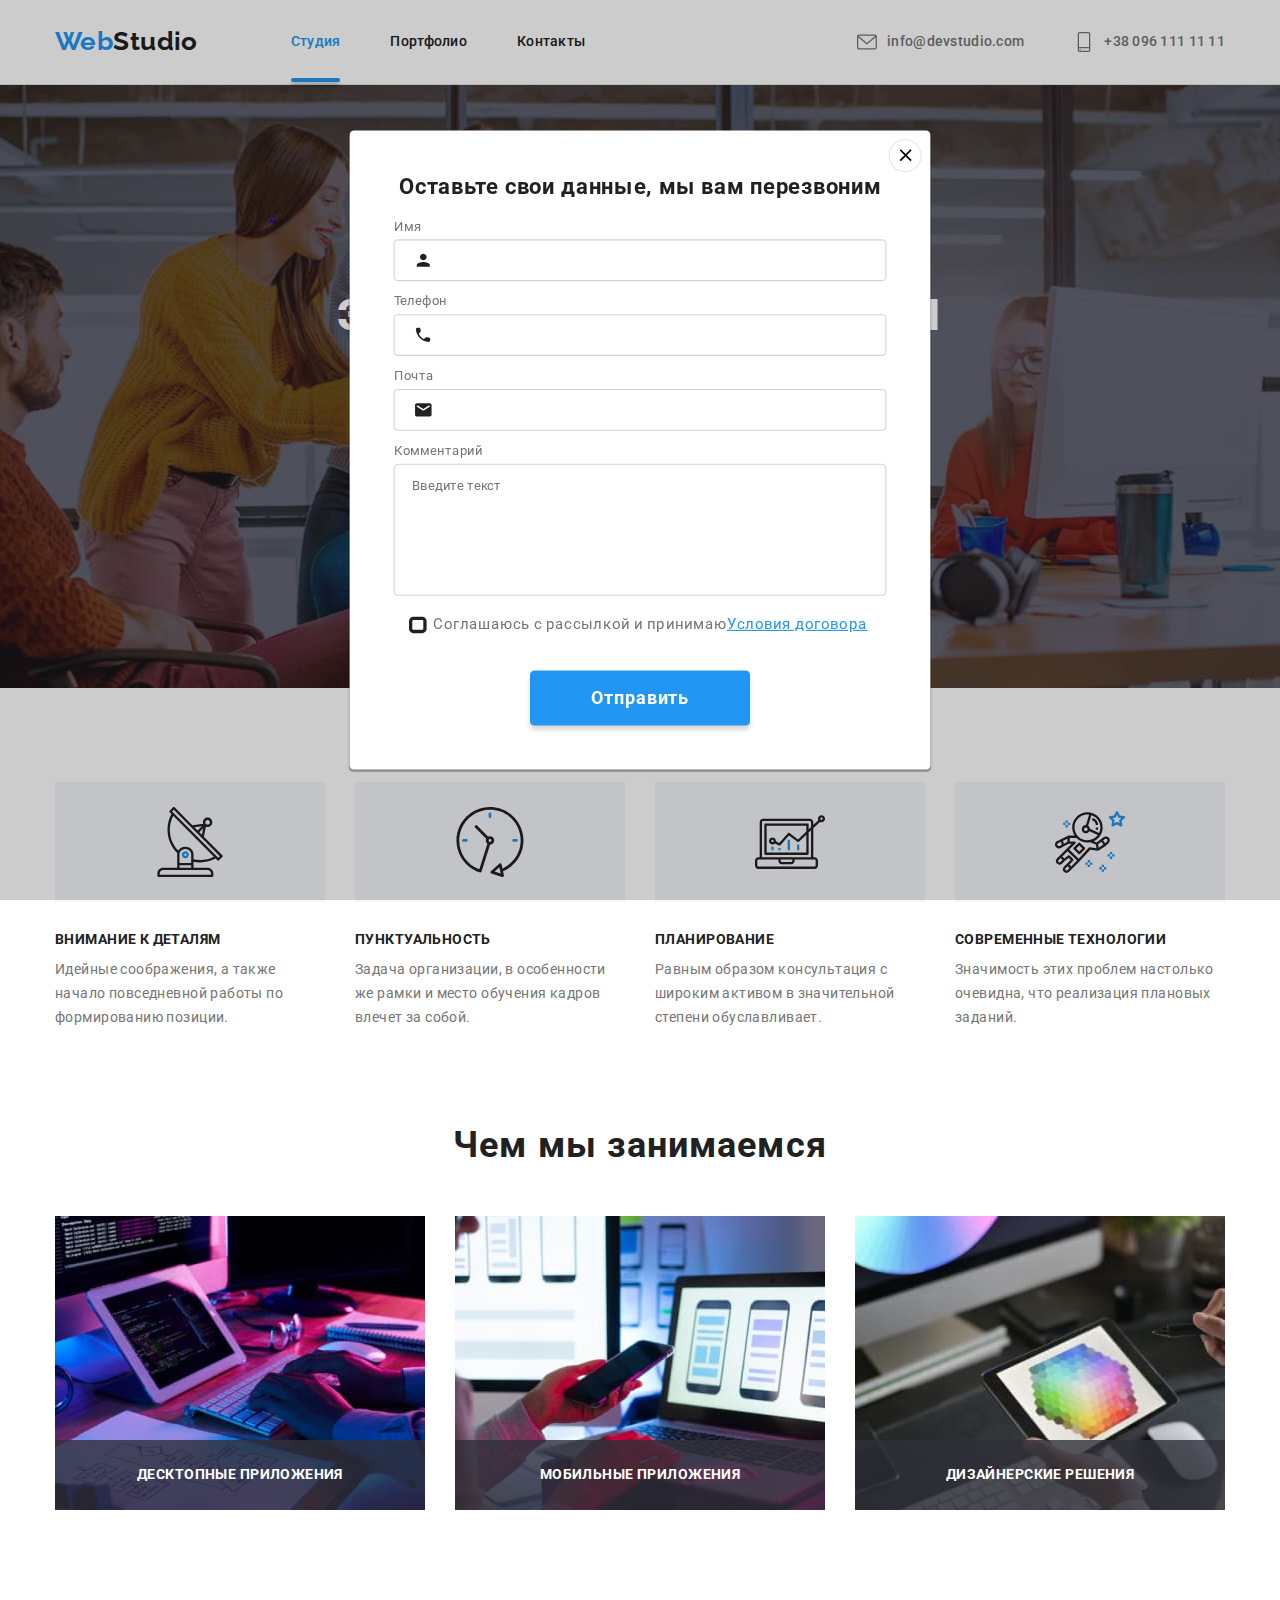
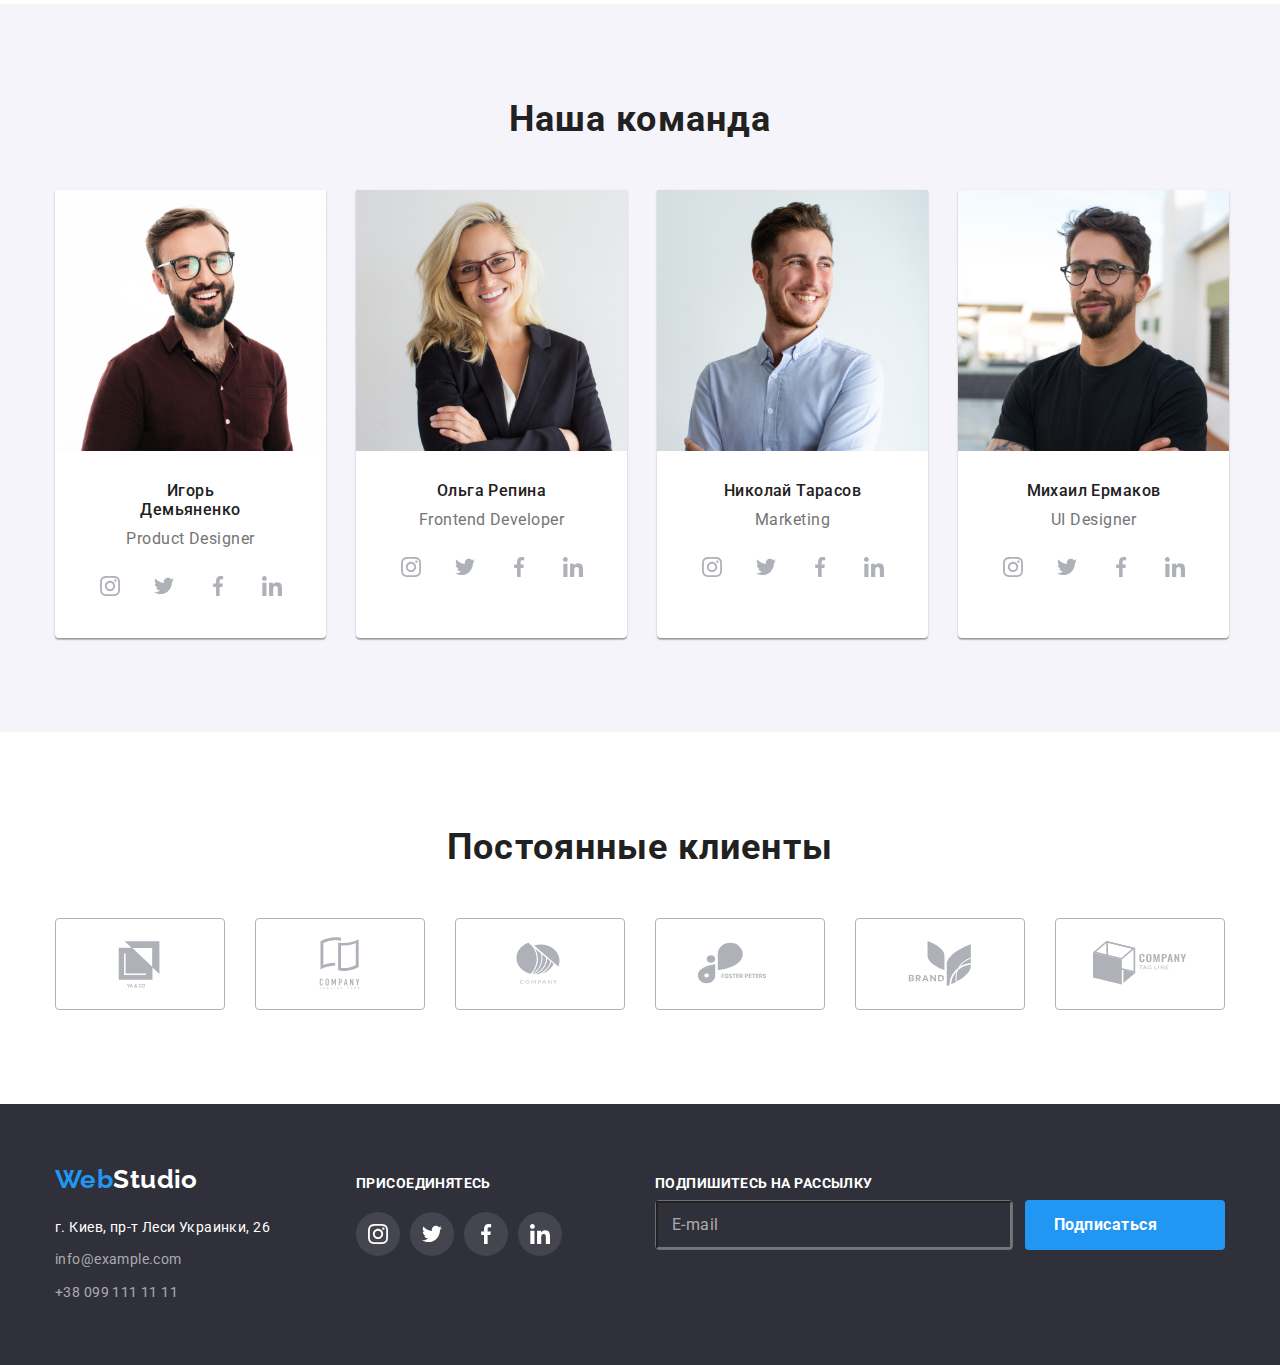
==== commit ed38c97d: "Изменение оформления чек бокса" ====
--- a/index.html
+++ b/index.html
@@ -509,20 +509,20 @@
         <label class="modal-checkbox">
           <input
             type="checkbox"
-            name="hobby"
+            name="policy"
             value="reading"
             class="checkbox"
+            value="policy"
           />
           <span class="checkbox-icon">
             <svg width="16" height="15">
-              <use href="./img/icons.svg#icon-check"></use>
+              <use href="./img/icons.svg#checkicon"></use>
             </svg>
           </span>
-          <span class="modal-checkbox-text">
-            Соглашаюсь с рассылкой и принимаю<span class="checkbox-text"
-              >Условия договора</span
-            >
-          </span>
+
+          Соглашаюсь с рассылкой и принимаю<span class="checkbox-text"
+            >Условия договора</span
+          >
         </label>
         <button type="submit" class="modal-btn list">
           <span class="modal-btn-text">Отправить</span>
--- a/styles/styles.css
+++ b/styles/styles.css
@@ -1062,22 +1062,25 @@
 .checkbox-icon {
   display: flex;
   align-items: center;
+
   width: 16px;
   height: 15px;
-  fill-opacity: 0;
-  fill: #ffffff;
+  margin-right: 6px;
+
+  fill: transparent;
   border: 3px solid #212121;
   border-radius: 4px;
   background-color: #ffffff;
+
   transition: background-color 250ms var(--timing-function),
-    fill-opacity 250ms var(--timing-function);
+    fill 250ms var(--timing-function);
 }
 
 .checkbox:checked + .checkbox-icon {
   background-color: #2196f3;
   border: none;
 
-  fill-opacity: 1;
+  fill: var(--background-primary-color);
 }
 
 .modal-checkbox-text {
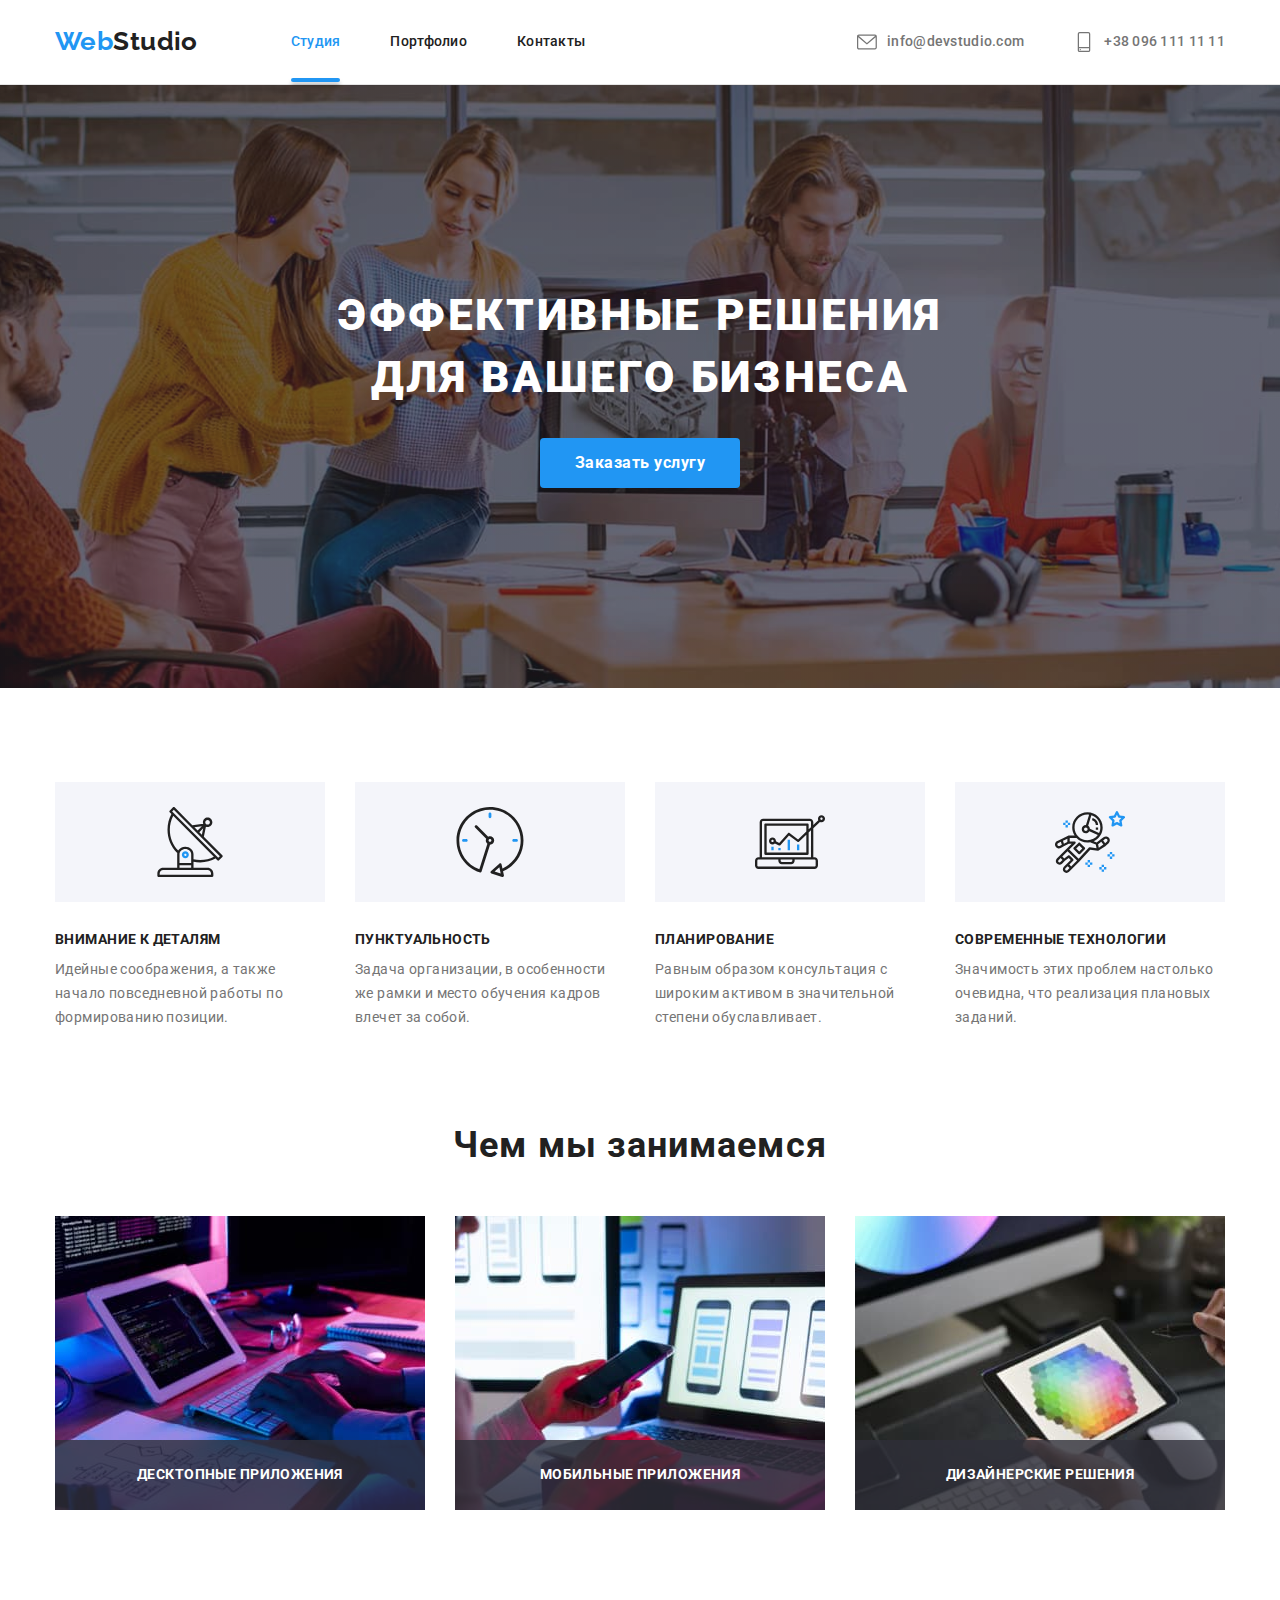
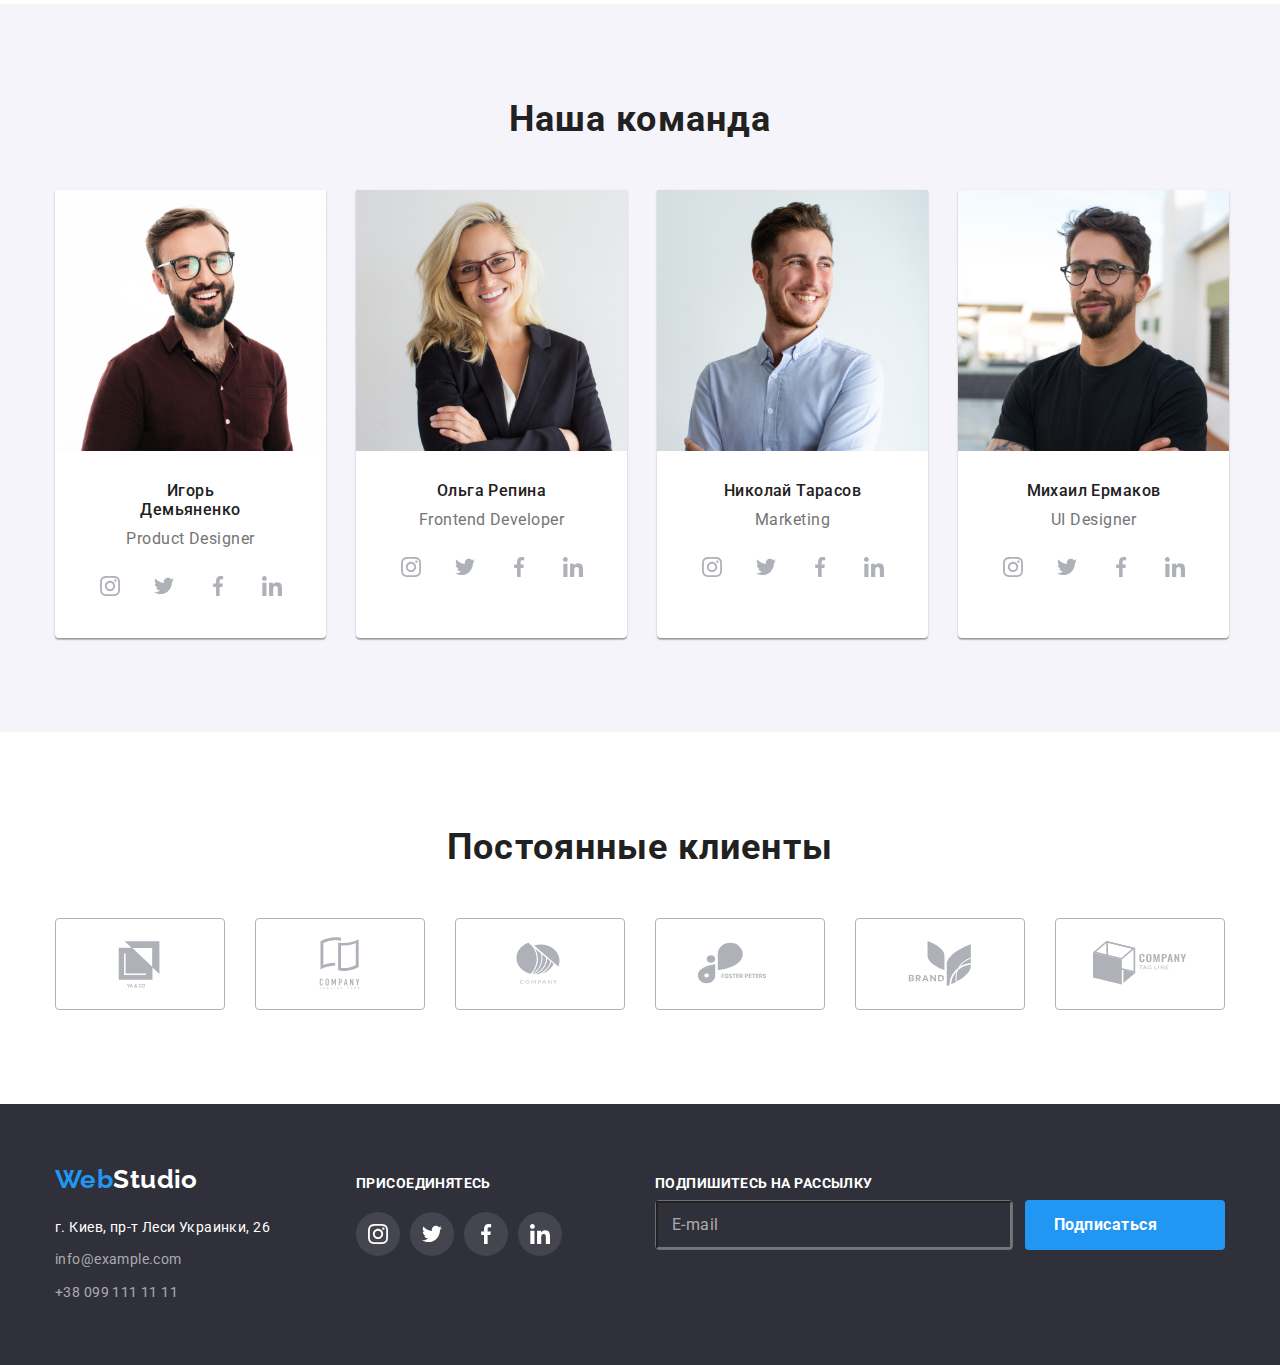
==== commit 93f69f4b: "В тег форм добавлен чек бокс и кнопка отправки" ====
--- a/index.html
+++ b/index.html
@@ -490,6 +490,7 @@
                 type="email"
                 name="user-email"
                 class="modal-input"
+                required
                 title="name@mail.com"
               />
               <svg width="18" height="18" class="input-icon">
@@ -505,28 +506,28 @@
               placeholder="Введите текст"
             ></textarea>
           </label>
+
+          <label class="modal-checkbox">
+            <input
+              type="checkbox"
+              name="policy"
+              value="reading"
+              class="checkbox"
+              value="policy"
+            />
+            <span class="checkbox-icon">
+              <svg width="16" height="15">
+                <use href="./img/icons.svg#checkicon"></use>
+              </svg>
+            </span>
+            Соглашаюсь с рассылкой и принимаю<span class="checkbox-text"
+              >Условия договора</span
+            >
+          </label>
+          <button type="submit" class="modal-btn list">
+            <span class="modal-btn-text">Отправить</span>
+          </button>
         </form>
-        <label class="modal-checkbox">
-          <input
-            type="checkbox"
-            name="policy"
-            value="reading"
-            class="checkbox"
-            value="policy"
-          />
-          <span class="checkbox-icon">
-            <svg width="16" height="15">
-              <use href="./img/icons.svg#checkicon"></use>
-            </svg>
-          </span>
-
-          Соглашаюсь с рассылкой и принимаю<span class="checkbox-text"
-            >Условия договора</span
-          >
-        </label>
-        <button type="submit" class="modal-btn list">
-          <span class="modal-btn-text">Отправить</span>
-        </button>
       </div>
     </div>
     <script src="./js/modal.js"></script>
--- a/styles/styles.css
+++ b/styles/styles.css
@@ -889,10 +889,10 @@
   transition: opacity 250ms var(--timing-function);
 }
 
-/*.backdrop.is-hidden {
+.backdrop.is-hidden {
   opacity: 0;
   pointer-events: none;
-}*/
+}
 
 .backdrop.is-hidden .modal {
   transform: translate(-50%, -50%) scale(1.1);
@@ -1020,11 +1020,13 @@
 .modal-label {
   display: block;
   height: 130px;
+  margin-bottom: 20px;
 }
 
 .textarea {
   width: 100%;
   height: 120px;
+  padding: 12px 16px;
   outline: none;
   border: 1px solid rgba(33, 33, 33, 0.2);
 
@@ -1040,6 +1042,7 @@
 }
 
 .modal-checkbox {
+  position: relative;
   display: flex;
   align-items: center;
   margin-left: 14px;
@@ -1093,19 +1096,16 @@
 }
 
 .modal-btn {
-  display: flex;
-  align-items: center;
-  justify-content: center;
+  padding: 10px 55px;
   margin: auto;
 
-  width: 200px;
-  height: 50px;
   border: none;
   border-radius: 4px;
 
   background: var(--accent-color);
   box-shadow: 0px 4px 4px rgba(0, 0, 0, 0.15);
   border-radius: 4px;
+  cursor: pointer;
 }
 
 .modal-btn-text {
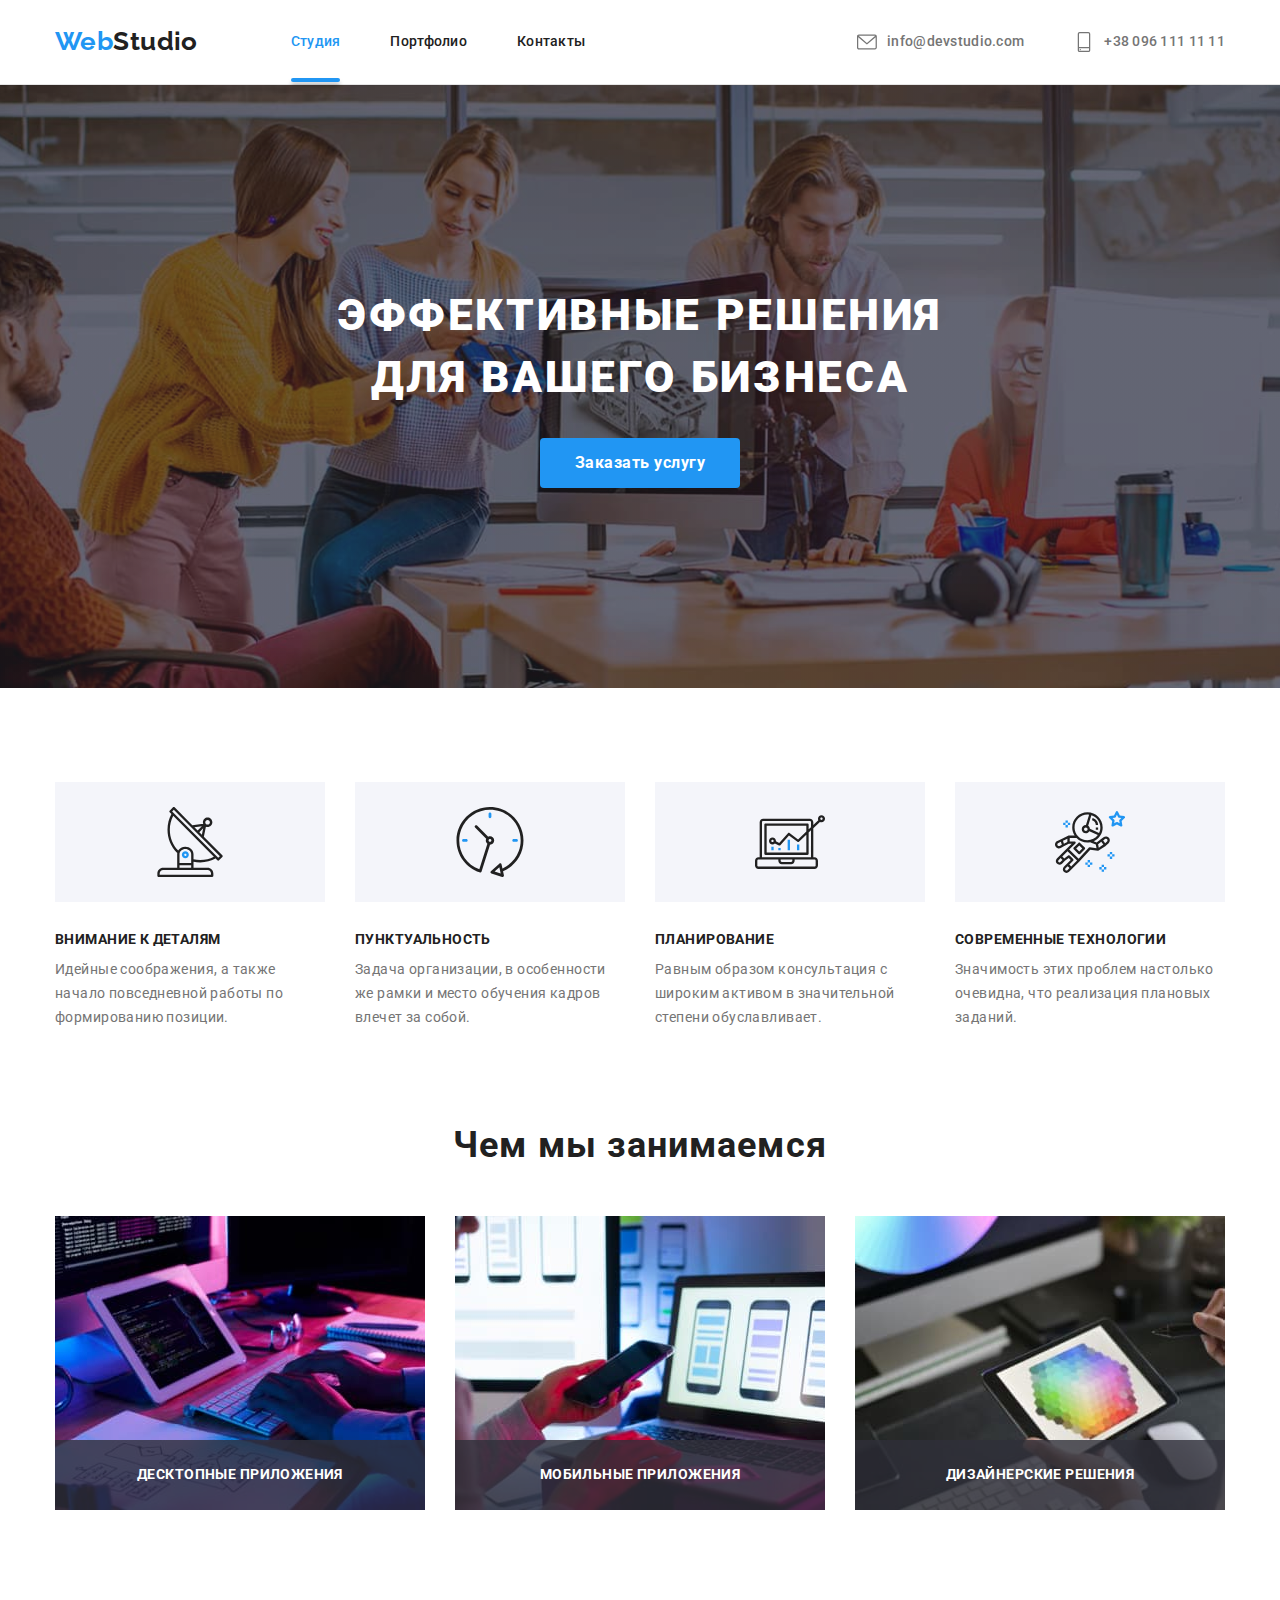
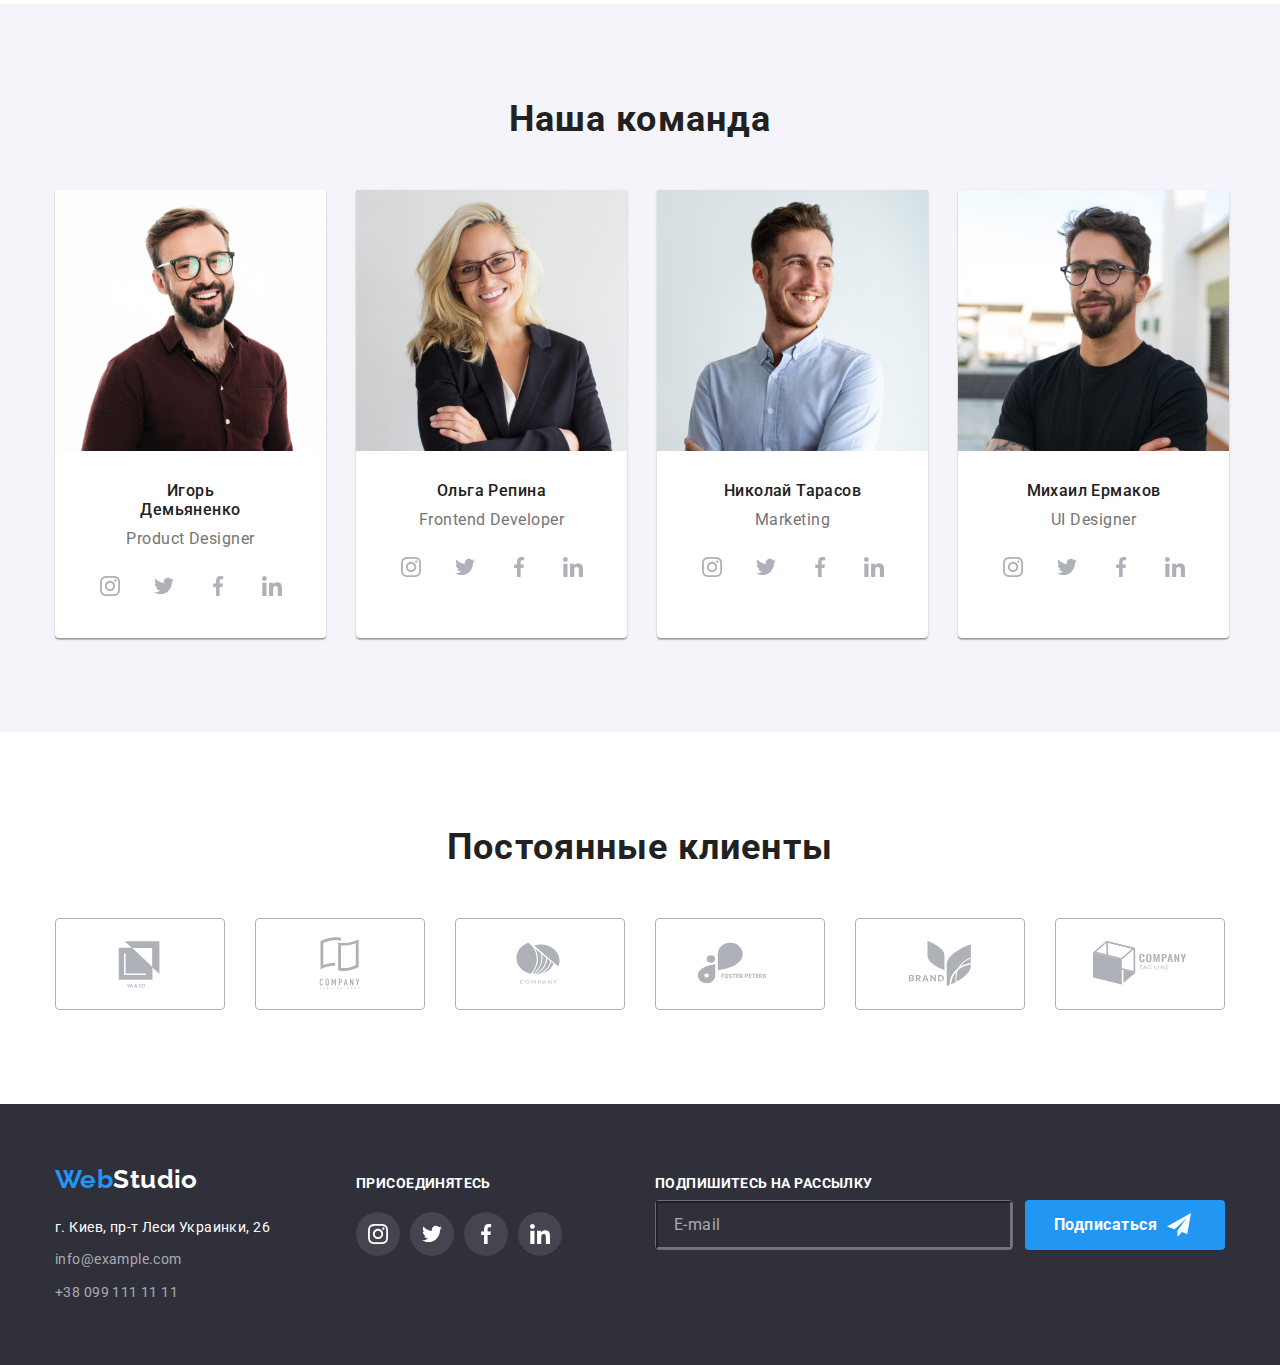
==== commit aff6cf13: "Футер подписка сделан плейсхолдер, поправлена кнопка" ====
--- a/index.html
+++ b/index.html
@@ -439,8 +439,13 @@
             Подпишитесь на рассылку
           </h2>
           <label class="footer-email">
-            <input type="email" name="email" class="footer-input" required />
-            <span class="footer-text-email">E-mail</span>
+            <input
+              type="email"
+              name="email"
+              class="footer-input"
+              placeholder="E-mail"
+              required
+            />
           </label>
           <button type="submit" class="btn-subscribe list">Подписаться</button>
         </div>
--- a/styles/styles.css
+++ b/styles/styles.css
@@ -817,17 +817,16 @@
 .footer-input {
   width: 100%;
   height: 100%;
-  padding-left: 70px;
+  padding-left: 16px;
   color: #ffffff;
+
   background-color: var(--background-hero-footer-color);
 }
 
-.footer-text-email {
-  position: absolute;
-  top: 50%;
-  left: 16px;
-  transform: translateY(-50%);
-
+.footer-input::placeholder {
+  font-family: "Roboto";
+  font-style: normal;
+  font-weight: 400;
   font-size: 16px;
   line-height: 1.25;
 
